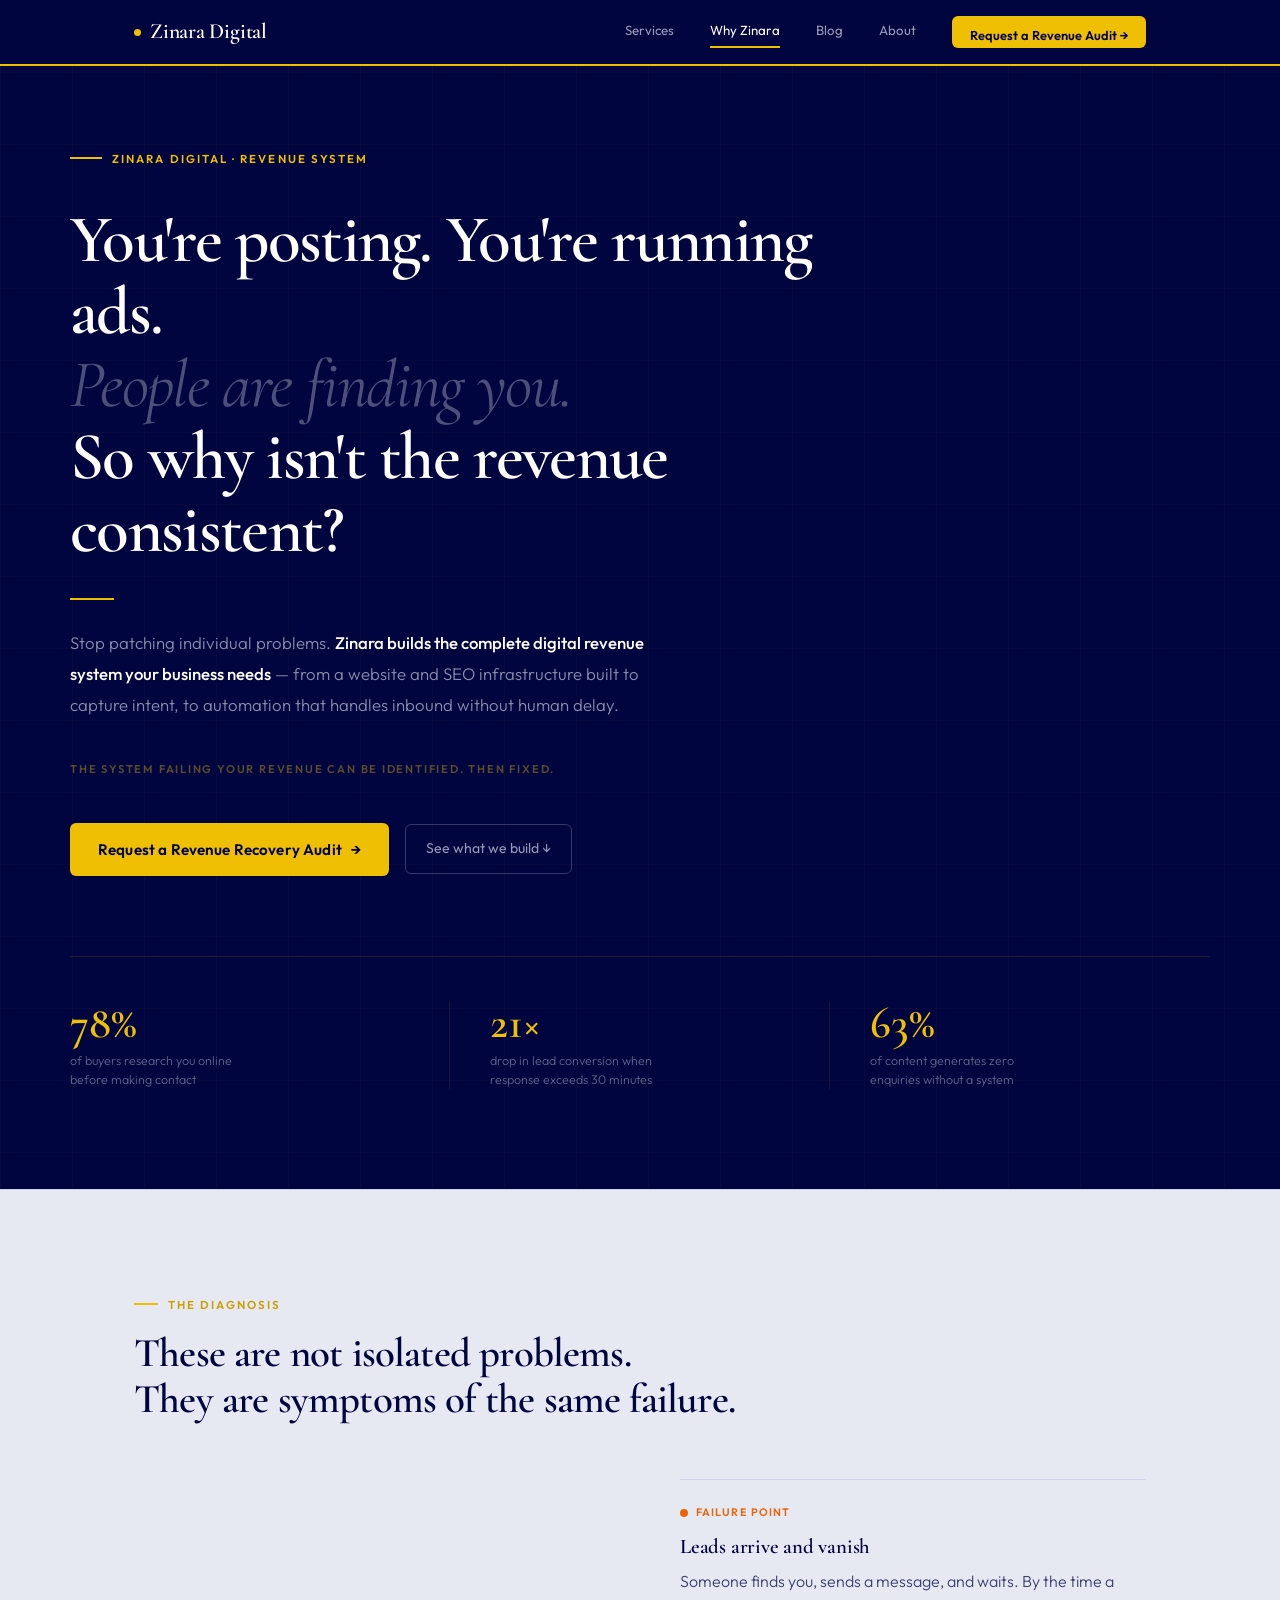
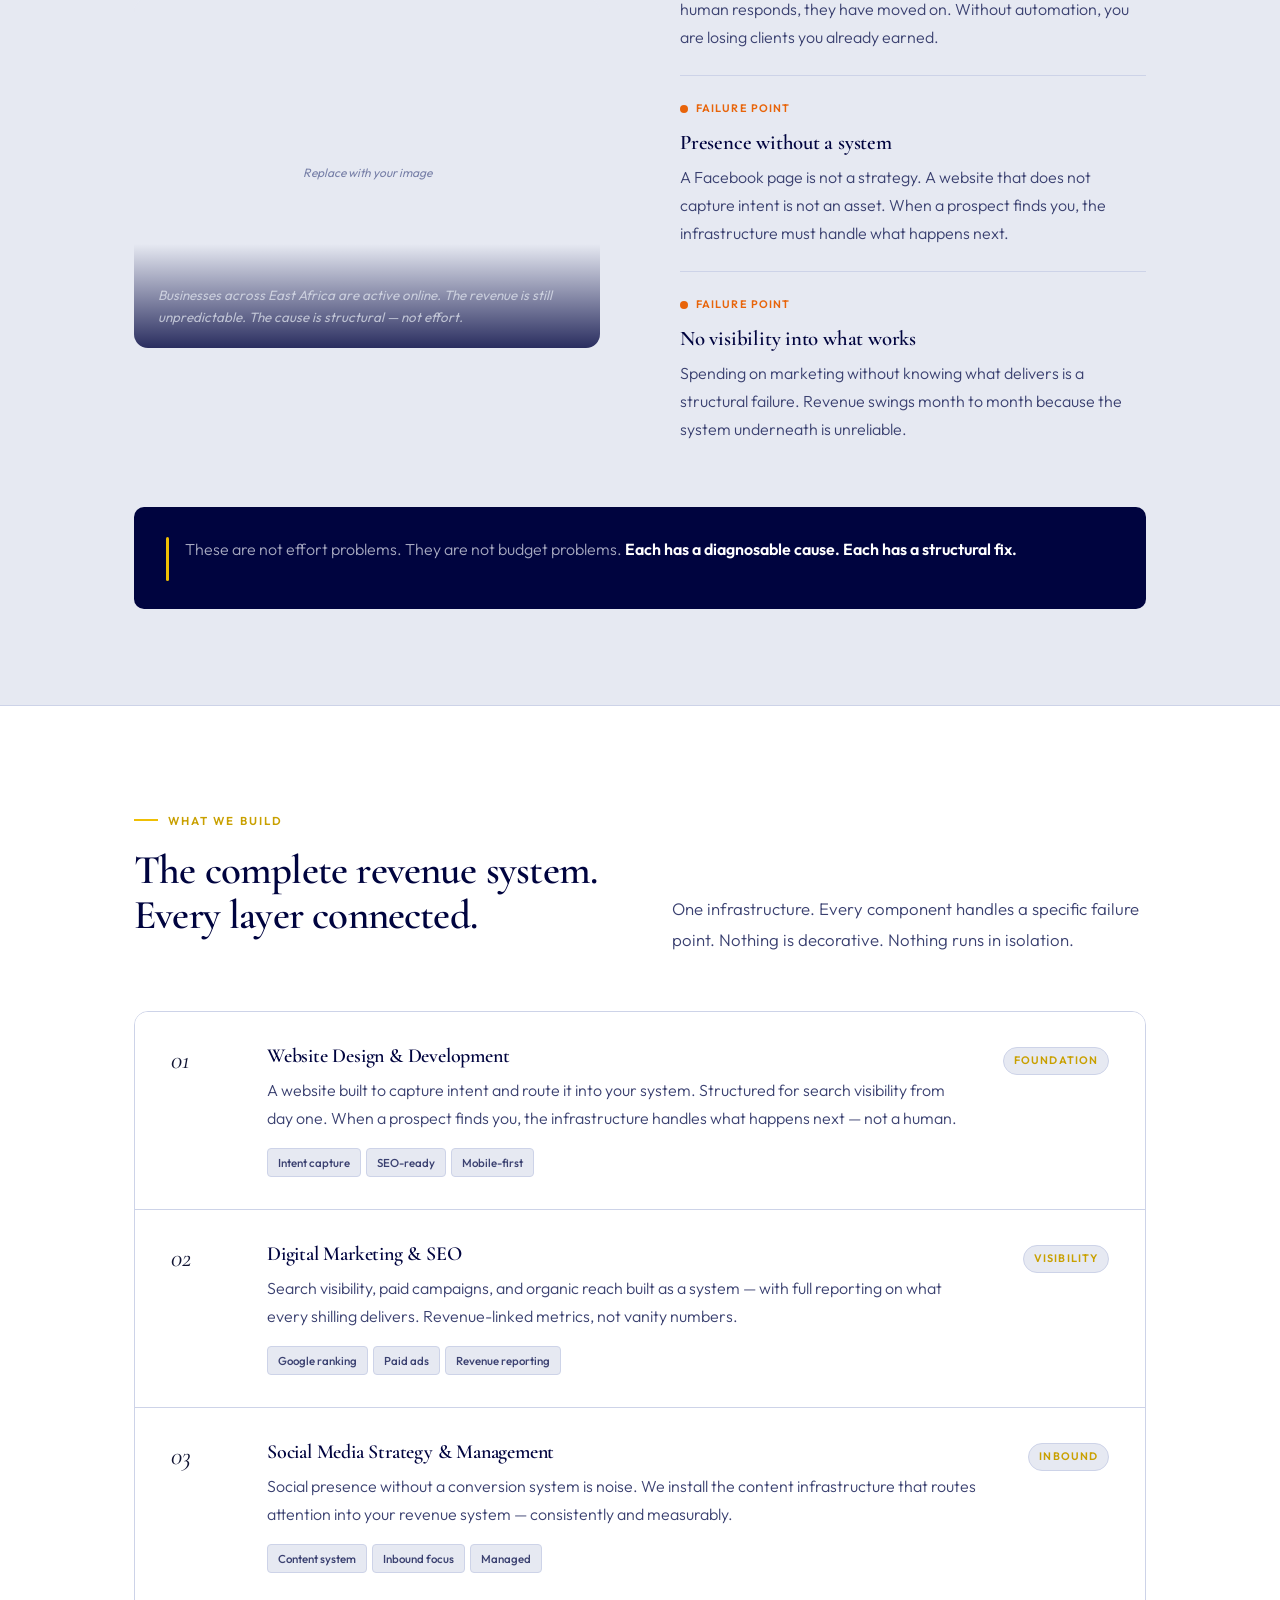
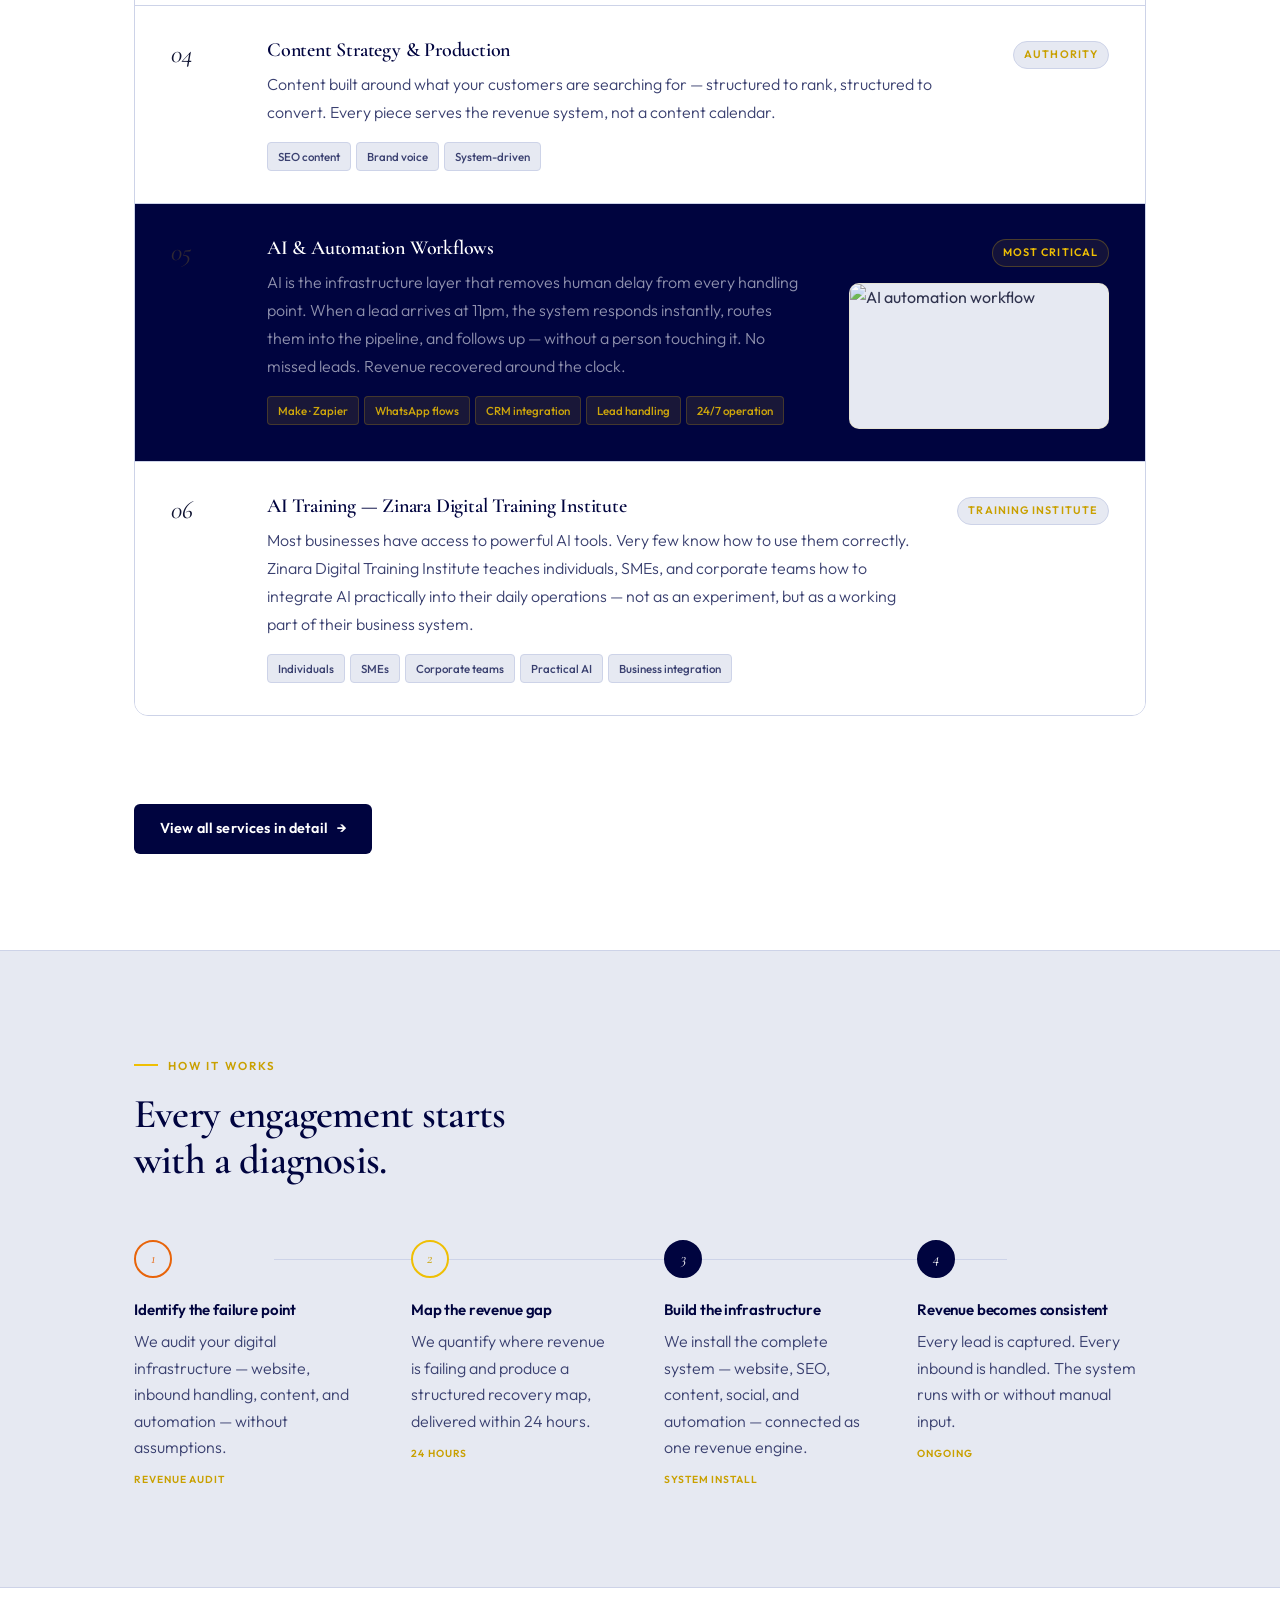
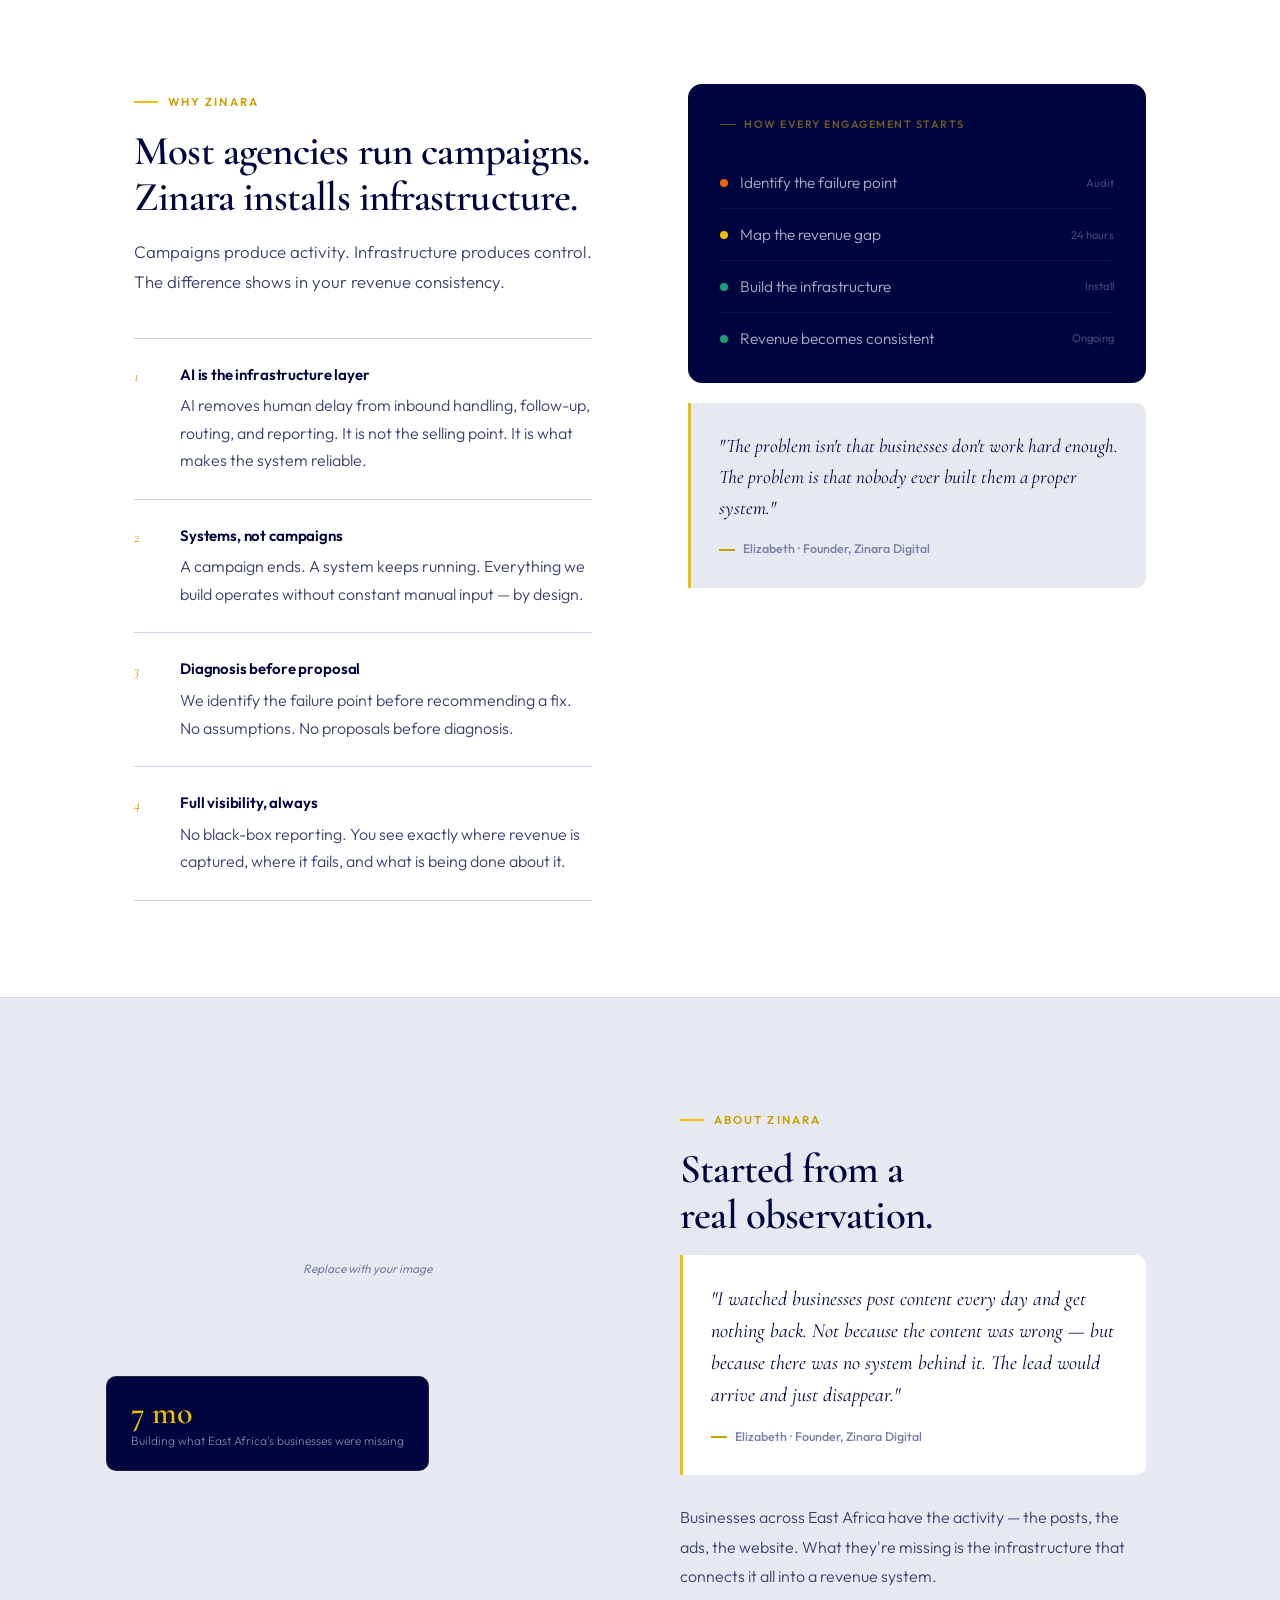
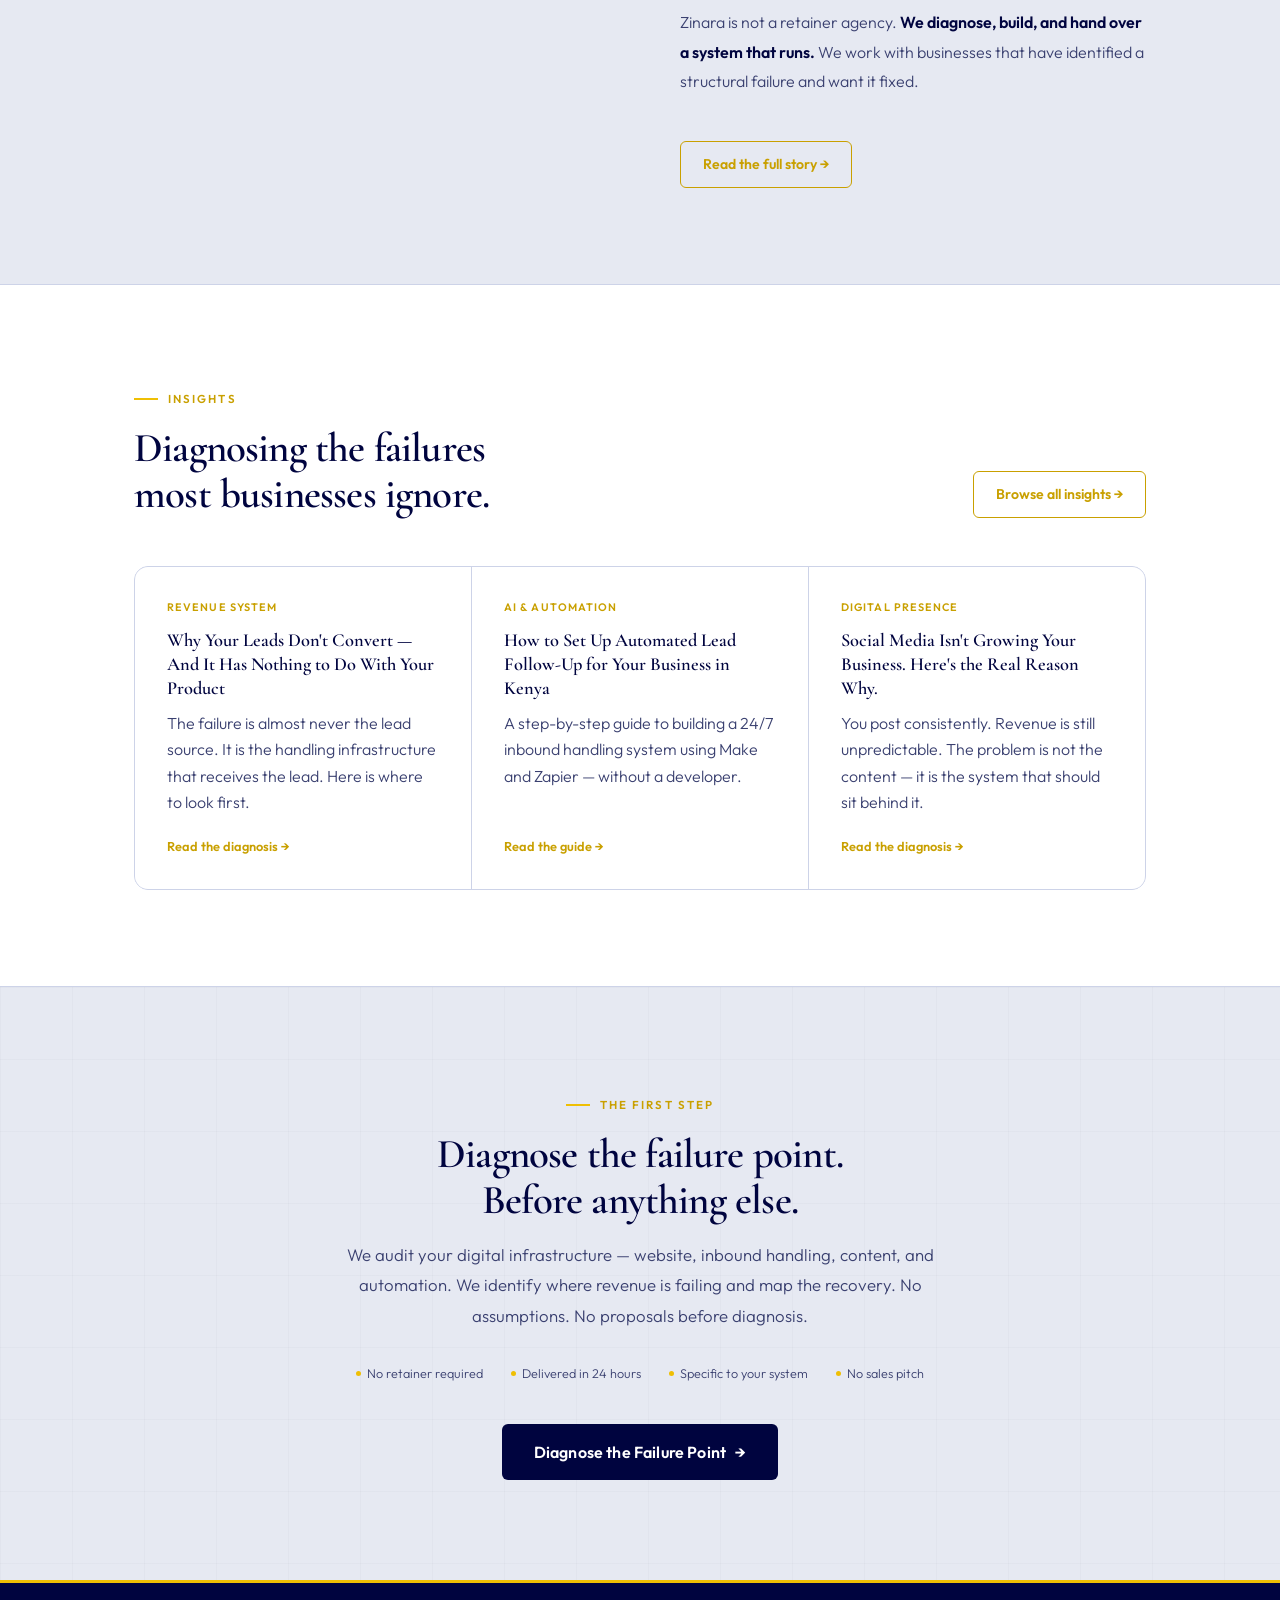
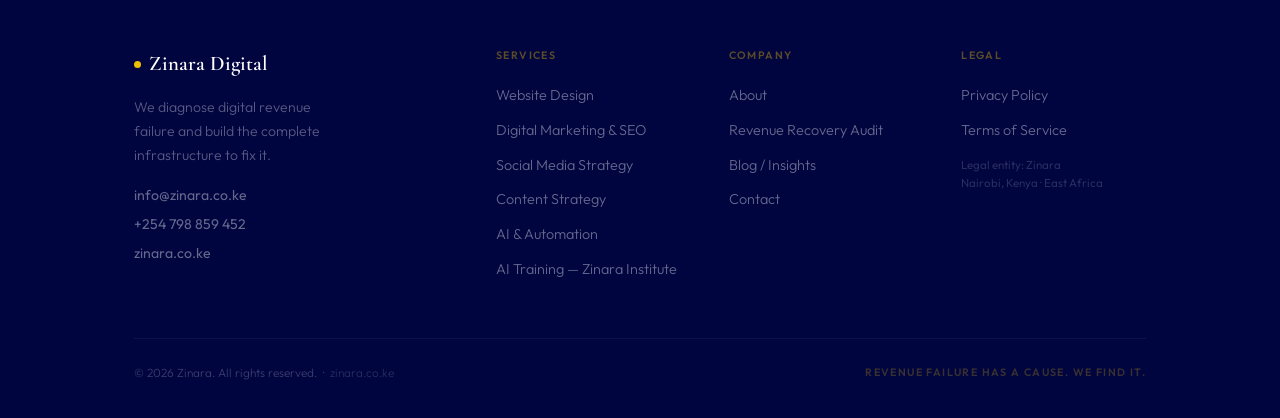
==== index.html @ 62be7b9c "Add files via upload" ====
<!DOCTYPE html>
<html lang="en">
<head>
<meta charset="UTF-8">
<link rel="icon" type="image/svg+xml" href="data:image/svg+xml,%3Csvg xmlns='http://www.w3.org/2000/svg' viewBox='0 0 32 32'%3E%3Ccircle cx='16' cy='16' r='16' fill='%2300043F'/%3E%3Ccircle cx='16' cy='16' r='6' fill='%23EFBF04'/%3E%3C/svg%3E">
<meta name="viewport" content="width=device-width, initial-scale=1.0">
<title>Zinara Digital — Digital Revenue System for East Africa</title>
<meta name="description" content="Zinara builds the complete digital revenue system — website, SEO, social media, content and AI automation — for growing businesses in East Africa. Revenue failure has a cause. We find it.">
<meta name="keywords" content="digital marketing agency Nairobi, revenue system Kenya, website design Kenya, SEO agency East Africa, AI automation Kenya, social media strategy Nairobi, lead generation Kenya">
<link rel="canonical" href="https://zinara.co.ke/">
<meta property="og:title" content="So why isn't the revenue consistent? — Zinara Digital">
<meta property="og:description" content="Stop patching individual problems. Zinara builds the complete digital revenue system your business needs.">
<meta property="og:type" content="website">
<meta property="og:url" content="https://zinara.co.ke/">
<meta property="og:site_name" content="Zinara Digital">
<meta property="og:locale" content="en_KE">
<meta name="twitter:card" content="summary_large_image">
<meta name="twitter:title" content="So why isn't the revenue consistent? — Zinara Digital">
<meta name="twitter:description" content="Stop patching individual problems. Zinara builds the complete digital revenue system your business needs.">
<script type="application/ld+json">{"@context":"https://schema.org","@type":"Organization","name":"Zinara Digital","legalName":"Zinara","url":"https://zinara.co.ke","description":"Zinara builds the complete digital revenue system for growing businesses in East Africa.","foundingLocation":"Nairobi, Kenya","areaServed":["Kenya","East Africa"],"contactPoint":{"@type":"ContactPoint","telephone":"+254798859452","email":"info@zinara.co.ke","contactType":"customer service","areaServed":"KE"},"address":{"@type":"PostalAddress","addressLocality":"Nairobi","addressCountry":"KE"}}</script>
<script type="application/ld+json">{"@context":"https://schema.org","@type":"FAQPage","mainEntity":[{"@type":"Question","name":"What does Zinara Digital do?","acceptedAnswer":{"@type":"Answer","text":"Zinara Digital builds complete digital revenue systems for businesses in East Africa — including website design, SEO, social media strategy, content marketing, and AI automation."}},{"@type":"Question","name":"Do you build websites for businesses in Kenya?","acceptedAnswer":{"@type":"Answer","text":"Yes. We design and build professional, mobile-first, SEO-optimised websites for businesses in Nairobi and across East Africa."}},{"@type":"Question","name":"How can I get more clients online in Kenya?","acceptedAnswer":{"@type":"Answer","text":"The most effective approach combines a fast optimised website, a consistent content and social media strategy, and an automated system that follows up with every lead instantly. Zinara builds all three as a connected system."}}]}</script>
<link rel="preconnect" href="https://fonts.googleapis.com">
<link rel="preconnect" href="https://fonts.gstatic.com" crossorigin>
<link href="https://fonts.googleapis.com/css2?family=Cormorant+Garamond:ital,wght@0,400;0,600;1,400;1,600&family=Outfit:wght@300;400;500;600&display=swap" rel="stylesheet">
<link rel="stylesheet" href="styles.css">
</head>
<body>

<!-- ── NAV ──────────────────────────────────────────────── -->
<nav class="nav" id="nav">
  <div class="wrap nav-inner">
    <a class="nav-logo" href="index.html">
      <span class="nav-dot"></span>Zinara Digital
    </a>
    <nav class="nav-menu">
      <a href="services.html">Services</a>
      <a href="index.html#why">Why Zinara</a>
      <a href="blog.html">Blog</a>
      <a href="about.html">About</a>
      <a href="audit.html" class="nav-cta">Request a Revenue Audit →</a>
    </nav>
    <button class="nav-toggle" id="navToggle" aria-label="Open menu" aria-expanded="false">
      <span></span><span></span><span></span>
    </button>
  </div>
</nav>

<!-- Mobile nav -->
<div class="nav-mobile" id="navMobile">
  <a href="services.html">Services</a>
  <a href="index.html#why">Why Zinara</a>
  <a href="blog.html">Blog</a>
  <a href="about.html">About</a>
  <a href="audit.html" class="nav-cta">Request a Revenue Audit →</a>
</div>


<!-- ── HERO ──────────────────────────────────────────────── -->
<section class="hero" id="top">
  <div class="hero-bg" role="img" aria-label="Nairobi business district at night"></div>
  <div class="hero-overlay"></div>
  <div class="hero-grid"></div>
  <div class="hero-inner">

    <div class="hero-eyebrow">Zinara Digital · Revenue System</div>

    <h1>
      You're posting. You're running ads.<br>
      <span class="dim">People are finding you.</span>
      So why isn't the revenue consistent?
    </h1>

    <div class="hero-rule"></div>

    <p class="lead light hero-desc">
      Stop patching individual problems. <strong>Zinara builds the complete digital revenue system your business needs</strong> — from a website and SEO infrastructure built to capture intent, to automation that handles inbound without human delay.
    </p>

    <p class="hero-sublabel">The system failing your revenue can be identified. Then fixed.</p>

    <div class="hero-actions">
      <a href="audit.html" class="btn-gold" style="font-size:.95rem; padding:14px 28px;">
        Request a Revenue Recovery Audit <span class="arr">→</span>
      </a>
      <a href="services.html" class="btn-ghost">See what we build ↓</a>
    </div>

    <div class="hero-stats">
      <div class="hero-stat">
        <div class="stat-num" data-count="78" data-suffix="%">78%</div>
        <div class="stat-label">of buyers research you online before making contact</div>
      </div>
      <div class="hero-stat">
        <div class="stat-num" data-count="21" data-suffix="×">21×</div>
        <div class="stat-label">drop in lead conversion when response exceeds 30 minutes</div>
      </div>
      <div class="hero-stat">
        <div class="stat-num" data-count="63" data-suffix="%">63%</div>
        <div class="stat-label">of content generates zero enquiries without a system</div>
      </div>
    </div>

  </div>
</section>


<!-- ── PROBLEM ───────────────────────────────────────────── -->
<section class="section cloud" id="problem">
  <div class="wrap">

    <div class="eyebrow reveal">The diagnosis</div>
    <h2 class="reveal d1">These are not isolated problems.<br>They are symptoms of the same failure.</h2>

    <div class="problem-layout">

      <div class="problem-img reveal">
        <img data-fallback-bg="var(--cloud)"
          src="images/problem-team.svg"
          alt="Business team reviewing performance data"
          loading="lazy"
        >
        <div class="problem-img-caption">
          <p>Businesses across East Africa are active online. The revenue is still unpredictable. The cause is structural — not effort.</p>
        </div>
      </div>

      <div class="problem-list reveal d1">
        <div class="problem-point">
          <div class="fail-flag">
            <div class="fail-dot"></div>
            <span class="fail-text">Failure point</span>
          </div>
          <h3>Leads arrive and vanish</h3>
          <p class="body-s">Someone finds you, sends a message, and waits. By the time a human responds, they have moved on. Without automation, you are losing clients you already earned.</p>
        </div>
        <div class="problem-point">
          <div class="fail-flag">
            <div class="fail-dot"></div>
            <span class="fail-text">Failure point</span>
          </div>
          <h3>Presence without a system</h3>
          <p class="body-s">A Facebook page is not a strategy. A website that does not capture intent is not an asset. When a prospect finds you, the infrastructure must handle what happens next.</p>
        </div>
        <div class="problem-point">
          <div class="fail-flag">
            <div class="fail-dot"></div>
            <span class="fail-text">Failure point</span>
          </div>
          <h3>No visibility into what works</h3>
          <p class="body-s">Spending on marketing without knowing what delivers is a structural failure. Revenue swings month to month because the system underneath is unreliable.</p>
        </div>
      </div>

    </div>

    <div class="verdict reveal">
      <div class="verdict-bar"></div>
      <p>These are not effort problems. They are not budget problems. <strong>Each has a diagnosable cause. Each has a structural fix.</strong></p>
    </div>

  </div>
</section>


<!-- ── SERVICES ──────────────────────────────────────────── -->
<section class="section white" id="services">
  <div class="wrap">

    <div class="section-head-split">
      <div>
        <div class="eyebrow reveal">What we build</div>
        <h2 class="reveal d1">The complete revenue system.<br>Every layer connected.</h2>
      </div>
      <p class="lead reveal d2">One infrastructure. Every component handles a specific failure point. Nothing is decorative. Nothing runs in isolation.</p>
    </div>

    <div class="svc-list reveal">

      <div class="svc-row">
        <div class="svc-num">01</div>
        <div class="svc-body">
          <div class="svc-name">Website Design &amp; Development</div>
          <div class="svc-desc">A website built to capture intent and route it into your system. Structured for search visibility from day one. When a prospect finds you, the infrastructure handles what happens next — not a human.</div>
          <div class="svc-tags"><span class="svc-tag">Intent capture</span><span class="svc-tag">SEO-ready</span><span class="svc-tag">Mobile-first</span></div>
        </div>
        <div class="svc-right"><span class="svc-label">Foundation</span></div>
      </div>

      <div class="svc-row">
        <div class="svc-num">02</div>
        <div class="svc-body">
          <div class="svc-name">Digital Marketing &amp; SEO</div>
          <div class="svc-desc">Search visibility, paid campaigns, and organic reach built as a system — with full reporting on what every shilling delivers. Revenue-linked metrics, not vanity numbers.</div>
          <div class="svc-tags"><span class="svc-tag">Google ranking</span><span class="svc-tag">Paid ads</span><span class="svc-tag">Revenue reporting</span></div>
        </div>
        <div class="svc-right"><span class="svc-label">Visibility</span></div>
      </div>

      <div class="svc-row">
        <div class="svc-num">03</div>
        <div class="svc-body">
          <div class="svc-name">Social Media Strategy &amp; Management</div>
          <div class="svc-desc">Social presence without a conversion system is noise. We install the content infrastructure that routes attention into your revenue system — consistently and measurably.</div>
          <div class="svc-tags"><span class="svc-tag">Content system</span><span class="svc-tag">Inbound focus</span><span class="svc-tag">Managed</span></div>
        </div>
        <div class="svc-right"><span class="svc-label">Inbound</span></div>
      </div>

      <div class="svc-row">
        <div class="svc-num">04</div>
        <div class="svc-body">
          <div class="svc-name">Content Strategy &amp; Production</div>
          <div class="svc-desc">Content built around what your customers are searching for — structured to rank, structured to convert. Every piece serves the revenue system, not a content calendar.</div>
          <div class="svc-tags"><span class="svc-tag">SEO content</span><span class="svc-tag">Brand voice</span><span class="svc-tag">System-driven</span></div>
        </div>
        <div class="svc-right"><span class="svc-label">Authority</span></div>
      </div>

      <div class="svc-row featured">
        <div class="svc-num">05</div>
        <div class="svc-body">
          <div class="svc-name">AI &amp; Automation Workflows</div>
          <div class="svc-desc">AI is the infrastructure layer that removes human delay from every handling point. When a lead arrives at 11pm, the system responds instantly, routes them into the pipeline, and follows up — without a person touching it. No missed leads. Revenue recovered around the clock.</div>
          <div class="svc-tags"><span class="svc-tag">Make · Zapier</span><span class="svc-tag">WhatsApp flows</span><span class="svc-tag">CRM integration</span><span class="svc-tag">Lead handling</span><span class="svc-tag">24/7 operation</span></div>
        </div>
        <div class="svc-right">
          <span class="svc-label">Most critical</span>
          <div class="svc-img"><img src="images/ai-automation.svg" alt="AI automation workflow" loading="lazy"></div>
        </div>
      </div>

      <div class="svc-row">
        <div class="svc-num">06</div>
        <div class="svc-body">
          <div class="svc-name">AI Training — Zinara Digital Training Institute</div>
          <div class="svc-desc">Most businesses have access to powerful AI tools. Very few know how to use them correctly. Zinara Digital Training Institute teaches individuals, SMEs, and corporate teams how to integrate AI practically into their daily operations — not as an experiment, but as a working part of their business system.</div>
          <div class="svc-tags"><span class="svc-tag">Individuals</span><span class="svc-tag">SMEs</span><span class="svc-tag">Corporate teams</span><span class="svc-tag">Practical AI</span><span class="svc-tag">Business integration</span></div>
        </div>
        <div class="svc-right"><span class="svc-label">Training Institute</span></div>
      </div>

    </div>

    <div class="flex-center mt-3 gap-1" style="gap:1rem;">
      <a href="services.html" class="btn-navy" style="margin-top:2.5rem;">
        View all services in detail <span class="arr">→</span>
      </a>
    </div>

  </div>
</section>


<!-- ── PROCESS ────────────────────────────────────────────── -->
<section class="section cloud" id="process">
  <div class="wrap">

    <div class="eyebrow reveal">How it works</div>
    <h2 class="reveal d1">Every engagement starts<br>with a diagnosis.</h2>

    <div class="process-grid">
      <div class="pstep reveal">
        <div class="pstep-num s1">1</div>
        <div class="pstep-title">Identify the failure point</div>
        <div class="pstep-body">We audit your digital infrastructure — website, inbound handling, content, and automation — without assumptions.</div>
        <span class="pstep-tag">Revenue audit</span>
      </div>
      <div class="pstep reveal d1">
        <div class="pstep-num s2">2</div>
        <div class="pstep-title">Map the revenue gap</div>
        <div class="pstep-body">We quantify where revenue is failing and produce a structured recovery map, delivered within 24 hours.</div>
        <span class="pstep-tag">24 hours</span>
      </div>
      <div class="pstep reveal d2">
        <div class="pstep-num s3">3</div>
        <div class="pstep-title">Build the infrastructure</div>
        <div class="pstep-body">We install the complete system — website, SEO, content, social, and automation — connected as one revenue engine.</div>
        <span class="pstep-tag">System install</span>
      </div>
      <div class="pstep reveal d3">
        <div class="pstep-num s4">4</div>
        <div class="pstep-title">Revenue becomes consistent</div>
        <div class="pstep-body">Every lead is captured. Every inbound is handled. The system runs with or without manual input.</div>
        <span class="pstep-tag">Ongoing</span>
      </div>
    </div>

  </div>
</section>


<!-- ── WHY ZINARA ─────────────────────────────────────────── -->
<section class="section white" id="why">
  <div class="wrap">
    <div class="why-layout">

      <div>
        <div class="eyebrow reveal">Why Zinara</div>
        <h2 class="reveal d1">Most agencies run campaigns.<br>Zinara installs infrastructure.</h2>
        <p class="lead reveal d2">Campaigns produce activity. Infrastructure produces control. The difference shows in your revenue consistency.</p>

        <div class="why-list">
          <div class="why-item reveal">
            <div class="why-num">1</div>
            <div>
              <div class="why-title">AI is the infrastructure layer</div>
              <div class="why-body">AI removes human delay from inbound handling, follow-up, routing, and reporting. It is not the selling point. It is what makes the system reliable.</div>
            </div>
          </div>
          <div class="why-item reveal d1">
            <div class="why-num">2</div>
            <div>
              <div class="why-title">Systems, not campaigns</div>
              <div class="why-body">A campaign ends. A system keeps running. Everything we build operates without constant manual input — by design.</div>
            </div>
          </div>
          <div class="why-item reveal d2">
            <div class="why-num">3</div>
            <div>
              <div class="why-title">Diagnosis before proposal</div>
              <div class="why-body">We identify the failure point before recommending a fix. No assumptions. No proposals before diagnosis.</div>
            </div>
          </div>
          <div class="why-item reveal d3">
            <div class="why-num">4</div>
            <div>
              <div class="why-title">Full visibility, always</div>
              <div class="why-body">No black-box reporting. You see exactly where revenue is captured, where it fails, and what is being done about it.</div>
            </div>
          </div>
        </div>
      </div>

      <div class="why-right">
        <div class="diag-card reveal">
          <div class="diag-card-label">How every engagement starts</div>
          <div class="diag-row">
            <div class="diag-dot orange"></div>
            <span class="diag-text">Identify the failure point</span>
            <span class="diag-tag">Audit</span>
          </div>
          <div class="diag-row">
            <div class="diag-dot gold"></div>
            <span class="diag-text">Map the revenue gap</span>
            <span class="diag-tag">24 hours</span>
          </div>
          <div class="diag-row">
            <div class="diag-dot green"></div>
            <span class="diag-text">Build the infrastructure</span>
            <span class="diag-tag">Install</span>
          </div>
          <div class="diag-row">
            <div class="diag-dot green"></div>
            <span class="diag-text">Revenue becomes consistent</span>
            <span class="diag-tag">Ongoing</span>
          </div>
        </div>

        <div class="quote-block reveal d1">
          <p class="quote-text">"The problem isn't that businesses don't work hard enough. The problem is that nobody ever built them a proper system."</p>
          <div class="quote-attr">Elizabeth · Founder, Zinara Digital</div>
        </div>
      </div>

    </div>
  </div>
</section>


<!-- ── FOUNDER ────────────────────────────────────────────── -->
<section class="section cloud" id="about">
  <div class="wrap">
    <div class="founder-layout">

      <div class="founder-visual reveal">
        <div class="founder-img">
          <img data-fallback-bg="var(--cloud)"
            src="images/founder-workspace.svg"
            alt="Zinara Digital — strategy and systems workspace"
            loading="lazy"
          >
        </div>
        <div class="founder-stat-card">
          <div class="founder-stat-card-num">7 mo</div>
          <div class="founder-stat-card-label">Building what East Africa's businesses were missing</div>
        </div>
      </div>

      <div class="founder-content reveal d1">
        <div class="eyebrow">About Zinara</div>
        <h2>Started from a<br>real observation.</h2>

        <div class="founder-quote">
          <p class="founder-qt">"I watched businesses post content every day and get nothing back. Not because the content was wrong — but because there was no system behind it. The lead would arrive and just disappear."</p>
          <div class="founder-attr">Elizabeth · Founder, Zinara Digital</div>
        </div>

        <div class="founder-body">
          <p>Businesses across East Africa have the activity — the posts, the ads, the website. What they're missing is the infrastructure that connects it all into a revenue system.</p>
          <p>Zinara is not a retainer agency. <strong>We diagnose, build, and hand over a system that runs.</strong> We work with businesses that have identified a structural failure and want it fixed.</p>
        </div>

        <a href="about.html" class="btn-outline mt-2" style="margin-top:1.75rem;">
          Read the full story →
        </a>
      </div>

    </div>
  </div>
</section>


<!-- ── BLOG ───────────────────────────────────────────────── -->
<section class="section white" id="blog">
  <div class="wrap">
    <div class="blog-head">
      <div>
        <div class="eyebrow reveal">Insights</div>
        <h2 class="reveal d1" style="margin-bottom:0;">Diagnosing the failures<br>most businesses ignore.</h2>
      </div>
      <a href="blog.html" class="btn-outline reveal d2" style="flex-shrink:0;">Browse all insights →</a>
    </div>

    <div class="blog-grid reveal">
      <div class="blog-card">
        <div class="blog-cat">Revenue System</div>
        <div class="blog-title">Why Your Leads Don't Convert — And It Has Nothing to Do With Your Product</div>
        <div class="blog-excerpt">The failure is almost never the lead source. It is the handling infrastructure that receives the lead. Here is where to look first.</div>
        <a href="blog.html" class="blog-read">Read the diagnosis →</a>
      </div>
      <div class="blog-card">
        <div class="blog-cat">AI &amp; Automation</div>
        <div class="blog-title">How to Set Up Automated Lead Follow-Up for Your Business in Kenya</div>
        <div class="blog-excerpt">A step-by-step guide to building a 24/7 inbound handling system using Make and Zapier — without a developer.</div>
        <a href="blog.html" class="blog-read">Read the guide →</a>
      </div>
      <div class="blog-card">
        <div class="blog-cat">Digital Presence</div>
        <div class="blog-title">Social Media Isn't Growing Your Business. Here's the Real Reason Why.</div>
        <div class="blog-excerpt">You post consistently. Revenue is still unpredictable. The problem is not the content — it is the system that should sit behind it.</div>
        <a href="blog.html" class="blog-read">Read the diagnosis →</a>
      </div>
    </div>
  </div>
</section>


<!-- ── CTA — CLOUD background ─────────────────────────────── -->
<section class="cta-band" id="audit">
  <div class="wrap">
    <div class="cta-inner">
      <div class="eyebrow center">The first step</div>
      <h2 class="center">Diagnose the failure point.<br>Before anything else.</h2>
      <p class="lead center">We audit your digital infrastructure — website, inbound handling, content, and automation. We identify where revenue is failing and map the recovery. No assumptions. No proposals before diagnosis.</p>
      <div class="cta-checks">
        <span class="cta-check">No retainer required</span>
        <span class="cta-check">Delivered in 24 hours</span>
        <span class="cta-check">Specific to your system</span>
        <span class="cta-check">No sales pitch</span>
      </div>
      <a href="audit.html" class="btn-navy" style="font-size:1rem; padding:15px 32px;">
        Diagnose the Failure Point <span class="arr">→</span>
      </a>
    </div>
  </div>
</section>


<!-- ── FOOTER ─────────────────────────────────────────────── -->
<footer>
  <div class="wrap">
    <div class="footer-grid">
      <div>
        <div class="footer-logo"><span class="nav-dot"></span>Zinara Digital</div>
        <p class="footer-desc">We diagnose digital revenue failure and build the complete infrastructure to fix it.</p>
        <div class="footer-contacts">
          <a href="mailto:info@zinara.co.ke">info@zinara.co.ke</a>
          <a href="tel:+254798859452">+254 798 859 452</a>
          <a href="https://zinara.co.ke">zinara.co.ke</a>
        </div>
      </div>
      <div>
        <div class="footer-col-label">Services</div>
        <ul class="footer-links">
          <li><a href="services.html">Website Design</a></li>
          <li><a href="services.html">Digital Marketing &amp; SEO</a></li>
          <li><a href="services.html">Social Media Strategy</a></li>
          <li><a href="services.html">Content Strategy</a></li>
          <li><a href="services.html">AI &amp; Automation</a></li>
          <li><a href="services.html">AI Training — Zinara Institute</a></li>
        </ul>
      </div>
      <div>
        <div class="footer-col-label">Company</div>
        <ul class="footer-links">
          <li><a href="about.html">About</a></li>
          <li><a href="audit.html">Revenue Recovery Audit</a></li>
          <li><a href="blog.html">Blog / Insights</a></li>
          <li><a href="audit.html#contact">Contact</a></li>
        </ul>
      </div>
      <div>
        <div class="footer-col-label">Legal</div>
        <ul class="footer-links">
          <li><a href="#">Privacy Policy</a></li>
          <li><a href="#">Terms of Service</a></li>
        </ul>
        <p class="footer-legal">Legal entity: Zinara<br>Nairobi, Kenya · East Africa</p>
      </div>
    </div>
    <div class="footer-bottom">
      <span class="footer-copy">© 2026 Zinara. All rights reserved. &nbsp;·&nbsp; <a href="https://zinara.co.ke">zinara.co.ke</a></span>
      <span class="footer-tagline">Revenue failure has a cause. We find it.</span>
    </div>
  </div>
</footer>
<script src="main.js"></script>
</body>
</html>
---- styles.css ----
/* ============================================================
   ZINARA DIGITAL — styles.css
   Brand Colour System (LOCKED — never deviate)
   Navy   #00043F  nav · hero bg · headings · primary buttons · footer
   Gold   #EFBF04  CTAs · accent lines · eyebrows · stat numbers · hover
   Orange #E8640A  FAILURE / PROBLEM INDICATORS ONLY — never decoration
   Cloud  #E6E9F2  section alternates · card surfaces · CTA band
   White  #FFFFFF  body copy areas · card backgrounds · form inputs
   ============================================================ */

/* ── RESET & BASE ─────────────────────────────────────────── */
*, *::before, *::after { box-sizing: border-box; margin: 0; padding: 0; }

:root {
  --navy:    #00043F;
  --gold:    #EFBF04;
  --gold-d:  #C9A000;
  --orange:  #E8640A;
  --cloud:   #E6E9F2;
  --white:   #FFFFFF;
  --ink:     #0F1332;
  --ink-2:   #3A4070;
  --ink-3:   #7880A8;
  --border:  #CDD3E8;
  --max:     1140px;
  --pad:     clamp(1.5rem, 5vw, 4rem);
  --fh: 'Cormorant Garamond', Georgia, serif;
  --fb: 'Outfit', system-ui, sans-serif;
  --r:  10px;
  --r-lg: 14px;
}

html { scroll-behavior: smooth; font-size: 16px; }

body {
  font-family: var(--fb);
  color: var(--ink);
  background: var(--white);
  line-height: 1.65;
  -webkit-font-smoothing: antialiased;
  overflow-x: hidden;
}

a { color: inherit; text-decoration: none; }
img { display: block; max-width: 100%; }
ul { list-style: none; }

.wrap {
  width: 100%;
  max-width: var(--max);
  margin: 0 auto;
  padding: 0 var(--pad);
}

/* ── TYPOGRAPHY ───────────────────────────────────────────── */

.eyebrow {
  display: inline-flex;
  align-items: center;
  gap: 10px;
  font-family: var(--fb);
  font-size: .72rem;
  font-weight: 600;
  letter-spacing: .18em;
  text-transform: uppercase;
  color: var(--gold-d);
  margin-bottom: 1.1rem;
}
.eyebrow::before {
  content: '';
  width: 24px; height: 2px;
  background: var(--gold);
  display: block;
  flex-shrink: 0;
}
.eyebrow.light { color: rgba(239,191,4,.55); }
.eyebrow.light::before { background: rgba(239,191,4,.45); }
.eyebrow.center { justify-content: center; }

h1 {
  font-family: var(--fh);
  font-size: clamp(2.6rem, 5.5vw, 4.2rem);
  font-weight: 600;
  line-height: 1.08;
  letter-spacing: -.025em;
  color: var(--white);
}
h1 .dim {
  display: block;
  color: rgba(230,233,242,.33);
  font-style: italic;
  font-weight: 400;
}

h2 {
  font-family: var(--fh);
  font-size: clamp(1.9rem, 3.2vw, 2.9rem);
  font-weight: 600;
  line-height: 1.12;
  letter-spacing: -.02em;
  color: var(--navy);
  margin-bottom: 1rem;
}
h2.on-navy { color: var(--white); }
h2.on-cloud { color: var(--navy); }
h2.center { text-align: center; }

h3 {
  font-family: var(--fh);
  font-size: 1.3rem;
  font-weight: 600;
  line-height: 1.25;
  color: var(--navy);
  margin-bottom: .45rem;
  letter-spacing: -.01em;
}

.page-hero-title {
  font-family: var(--fh);
  font-size: clamp(2rem, 4vw, 3.2rem);
  font-weight: 600;
  line-height: 1.1;
  letter-spacing: -.02em;
  color: var(--white);
  margin-bottom: 1.25rem;
}

.lead {
  font-size: 1.05rem;
  font-weight: 300;
  color: var(--ink-2);
  line-height: 1.82;
}
.lead.light { color: rgba(230,233,242,.6); }
.lead.light strong { color: var(--white); font-weight: 500; }
.lead.center { text-align: center; }

.body-s {
  font-size: 1rem;
  font-weight: 300;
  color: var(--ink-2);
  line-height: 1.75;
}

.text-muted { color: var(--ink-3); font-size: .84rem; }

/* ── BUTTONS ──────────────────────────────────────────────── */

.btn-gold {
  display: inline-flex;
  align-items: center;
  gap: 9px;
  background: var(--gold);
  color: var(--navy);
  font-family: var(--fb);
  font-size: .9rem;
  font-weight: 600;
  padding: 13px 26px;
  border-radius: 6px;
  border: none;
  cursor: pointer;
  letter-spacing: .01em;
  transition: background .18s, transform .15s, box-shadow .2s;
  white-space: nowrap;
  text-decoration: none;
}
.btn-gold:hover {
  background: var(--gold-d);
  transform: translateY(-2px);
  box-shadow: 0 6px 20px rgba(239,191,4,.3);
}
.btn-gold .arr { transition: transform .18s; }
.btn-gold:hover .arr { transform: translateX(4px); }

.btn-navy {
  display: inline-flex;
  align-items: center;
  gap: 9px;
  background: var(--navy);
  color: var(--white);
  font-family: var(--fb);
  font-size: .9rem;
  font-weight: 600;
  padding: 13px 26px;
  border-radius: 6px;
  border: none;
  cursor: pointer;
  letter-spacing: .01em;
  transition: background .18s, transform .15s, box-shadow .2s;
  white-space: nowrap;
  text-decoration: none;
}
.btn-navy:hover {
  background: #000630;
  transform: translateY(-2px);
  box-shadow: 0 6px 20px rgba(0,4,63,.25);
}
.btn-navy .arr { transition: transform .18s; }
.btn-navy:hover .arr { transform: translateX(4px); }

.btn-ghost {
  display: inline-flex;
  align-items: center;
  gap: 8px;
  background: none;
  border: 1.5px solid rgba(230,233,242,.22);
  color: rgba(230,233,242,.65);
  font-family: var(--fb);
  font-size: .88rem;
  font-weight: 400;
  padding: 12px 20px;
  border-radius: 6px;
  cursor: pointer;
  transition: border-color .18s, color .18s;
  text-decoration: none;
}
.btn-ghost:hover { border-color: rgba(230,233,242,.5); color: var(--white); }

.btn-outline {
  display: inline-flex;
  align-items: center;
  gap: 8px;
  background: transparent;
  border: 1.5px solid var(--gold-d);
  color: var(--gold-d);
  font-family: var(--fb);
  font-size: .88rem;
  font-weight: 600;
  padding: 11px 22px;
  border-radius: 6px;
  cursor: pointer;
  transition: background .18s, color .18s, border-color .18s;
  text-decoration: none;
}
.btn-outline:hover { background: var(--gold); color: var(--navy); border-color: var(--gold); }

/* ── NAV ──────────────────────────────────────────────────── */
/* Navy · Gold bottom border · Logo + 4 links + CTA */

.nav {
  position: fixed;
  top: 0; left: 0; right: 0;
  z-index: 200;
  height: 66px;
  background: var(--navy);
  border-bottom: 2.5px solid var(--gold);
  transition: box-shadow .3s;
}
.nav.scrolled { box-shadow: 0 4px 28px rgba(0,4,63,.32); }

.nav-inner {
  height: 100%;
  display: flex;
  align-items: center;
  justify-content: space-between;
}

.nav-logo {
  font-family: var(--fh);
  font-size: 1.35rem;
  font-weight: 600;
  color: var(--white);
  display: flex;
  align-items: center;
  gap: 9px;
  letter-spacing: -.01em;
  flex-shrink: 0;
}
.nav-dot {
  width: 7px; height: 7px;
  border-radius: 50%;
  background: var(--gold);
  display: inline-block;
  flex-shrink: 0;
}

.nav-menu {
  display: flex;
  align-items: center;
  gap: 2.25rem;
}
.nav-menu a {
  font-size: .83rem;
  font-weight: 400;
  color: rgba(255,255,255,.6);
  transition: color .18s;
  position: relative;
  padding-bottom: 2px;
}
/* Gold underline grows from centre on hover */
.nav-menu a::after {
  content: '';
  position: absolute;
  bottom: -4px;
  left: 50%;
  width: 0;
  height: 1.5px;
  background: var(--gold);
  transition: width .22s ease, left .22s ease;
}
.nav-menu a:hover::after,
.nav-menu a.active::after {
  width: 100%;
  left: 0;
}
.nav-menu a:hover,
.nav-menu a.active { color: var(--white); }

.nav-cta {
  background: var(--gold);
  color: var(--navy) !important;
  font-weight: 600 !important;
  font-size: .8rem !important;
  padding: 9px 18px;
  border-radius: 6px;
  transition: background .18s, transform .15s !important;
}
.nav-cta:hover {
  background: var(--gold-d) !important;
  color: var(--navy) !important;
  transform: translateY(-1px);
}

.nav-toggle {
  display: none;
  flex-direction: column;
  gap: 5px;
  cursor: pointer;
  background: none;
  border: none;
  padding: 4px;
}
.nav-toggle span {
  display: block;
  width: 22px; height: 1.5px;
  background: var(--white);
  transition: all .3s;
}

/* Mobile nav dropdown */
.nav-mobile {
  display: none;
  position: fixed;
  top: 66px; left: 0; right: 0;
  background: var(--navy);
  border-bottom: 2.5px solid var(--gold);
  padding: 1.5rem var(--pad) 2rem;
  z-index: 199;
  flex-direction: column;
  gap: 1rem;
}
.nav-mobile.open { display: flex; }
.nav-mobile a {
  font-size: .92rem;
  color: rgba(255,255,255,.65);
  transition: color .18s;
  padding: .35rem 0;
  border-bottom: 1px solid rgba(255,255,255,.06);
}
.nav-mobile a:last-child { border-bottom: none; }
.nav-mobile a:hover { color: var(--white); }
.nav-mobile .nav-cta {
  text-align: center;
  border-radius: 6px;
  padding: 12px;
  margin-top: .5rem;
  border-bottom: none;
}

/* ── HERO (homepage) ──────────────────────────────────────── */

.hero {
  position: relative;
  background: var(--navy);
  min-height: 100vh;
  display: flex;
  align-items: center;
  padding: 140px var(--pad) 100px;
  overflow: hidden;
}
.hero-bg {
  position: absolute; inset: 0;
  background-image: url('https://images.unsplash.com/photo-1535378620166-273708d44e4c?w=1800&q=80&fit=crop&crop=center');
  background-size: cover;
  background-position: center;
  opacity: .18;
}
.hero-overlay {
  position: absolute; inset: 0;
  background: linear-gradient(135deg, rgba(0,4,63,.9) 0%, rgba(0,4,63,.65) 60%, rgba(0,4,63,.85) 100%);
}
.hero-grid {
  position: absolute; inset: 0;
  background-image:
    linear-gradient(rgba(239,191,4,.03) 1px, transparent 1px),
    linear-gradient(90deg, rgba(239,191,4,.03) 1px, transparent 1px);
  background-size: 72px 72px;
  pointer-events: none;
}
.hero-inner {
  position: relative;
  z-index: 2;
  max-width: var(--max);
  width: 100%;
  margin: 0 auto;
}
.hero-eyebrow {
  display: inline-flex;
  align-items: center;
  gap: 10px;
  font-family: var(--fb);
  font-size: .72rem;
  font-weight: 600;
  letter-spacing: .18em;
  text-transform: uppercase;
  color: var(--gold);
  margin-bottom: 2.25rem;
  animation: up .5s .05s both;
}
.hero-eyebrow::before { content: ''; width: 32px; height: 2px; background: var(--gold); display: block; }

.hero h1 { margin-bottom: 2rem; animation: up .65s .15s both; max-width: 820px; }
.hero-rule { width: 44px; height: 2px; background: var(--gold); margin-bottom: 1.75rem; animation: up .5s .25s both; }
.hero-desc { max-width: 600px; margin-bottom: 2.5rem; animation: up .65s .35s both; }
.hero-sublabel {
  font-size: .7rem; font-weight: 600;
  letter-spacing: .16em; text-transform: uppercase;
  color: rgba(239,191,4,.38);
  margin-bottom: 2.75rem;
  animation: up .5s .42s both;
}
.hero-actions {
  display: flex;
  align-items: center;
  gap: 1rem;
  flex-wrap: wrap;
  animation: up .6s .5s both;
}

/* Hero stats */
.hero-stats {
  display: grid;
  grid-template-columns: repeat(3, 1fr);
  margin-top: 5rem;
  padding-top: 2.75rem;
  border-top: 1px solid rgba(239,191,4,.14);
  animation: up .6s .65s both;
}
.hero-stat { padding-right: 2.5rem; border-right: 1px solid rgba(239,191,4,.1); }
.hero-stat:nth-child(2) { padding-left: 2.5rem; }
.hero-stat:last-child { border-right: none; padding-left: 2.5rem; padding-right: 0; }
.stat-num {
  font-family: var(--fh);
  font-size: 2.8rem;
  font-weight: 600;
  color: var(--gold);
  line-height: 1;
  margin-bottom: .4rem;
}
.stat-label { font-size: .78rem; font-weight: 300; color: rgba(230,233,242,.42); line-height: 1.5; max-width: 180px; }

/* ── PAGE HERO (inner pages) ──────────────────────────────── */

.page-hero {
  background: var(--navy);
  padding: 130px var(--pad) 80px;
  position: relative;
  overflow: hidden;
  border-bottom: 2px solid var(--gold);
}
.page-hero::after {
  content: '';
  position: absolute; inset: 0;
  background-image:
    linear-gradient(rgba(239,191,4,.03) 1px, transparent 1px),
    linear-gradient(90deg, rgba(239,191,4,.03) 1px, transparent 1px);
  background-size: 72px 72px;
  pointer-events: none;
}
.page-hero-inner {
  position: relative; z-index: 1;
  max-width: var(--max); margin: 0 auto;
}
.page-hero p { max-width: 600px; margin-top: .5rem; }

/* ── SECTIONS ─────────────────────────────────────────────── */

.section { padding: 96px 0; }
.section.cloud { background: var(--cloud); border-top: 1px solid var(--border); border-bottom: 1px solid var(--border); }
.section.white { background: var(--white); }
.section.navy { background: var(--navy); }

.section-head { margin-bottom: 3.5rem; }
.section-head-split {
  display: grid;
  grid-template-columns: 1fr 1fr;
  gap: 4rem;
  align-items: end;
  margin-bottom: 3.5rem;
}

/* ── PROBLEM SECTION ──────────────────────────────────────── */

.problem-layout {
  display: grid;
  grid-template-columns: 1fr 1fr;
  gap: 5rem;
  align-items: center;
  margin: 3.5rem 0 2.5rem;
}

.problem-img {
  border-radius: var(--r-lg);
  overflow: hidden;
  aspect-ratio: 4/3;
  position: relative;
  background: var(--navy);
}
.problem-img img { width: 100%; height: 100%; object-fit: cover; }
.problem-img-caption {
  position: absolute;
  bottom: 0; left: 0; right: 0;
  background: linear-gradient(transparent, rgba(0,4,63,.82));
  padding: 2.5rem 1.5rem 1.25rem;
}
.problem-img-caption p { font-size: .84rem; color: rgba(230,233,242,.7); font-style: italic; }

.problem-list { border-top: 1px solid var(--border); }
.problem-point { padding: 1.5rem 0; border-bottom: 1px solid var(--border); }
.problem-point:last-child { border-bottom: none; }

/* Orange — failure indicators ONLY */
.fail-flag { display: flex; align-items: center; gap: 8px; margin-bottom: .75rem; }
.fail-dot { width: 8px; height: 8px; border-radius: 50%; background: var(--orange); flex-shrink: 0; }
.fail-text { font-size: .68rem; font-weight: 600; letter-spacing: .1em; text-transform: uppercase; color: var(--orange); }

.verdict {
  display: flex;
  gap: 16px;
  align-items: flex-start;
  background: var(--navy);
  border-radius: var(--r);
  padding: 1.75rem 2rem;
}
.verdict-bar { width: 3px; min-height: 44px; background: var(--gold); border-radius: 2px; flex-shrink: 0; margin-top: 2px; }
.verdict p { font-size: 1rem; font-weight: 300; color: rgba(230,233,242,.72); line-height: 1.75; }
.verdict strong { color: var(--white); font-weight: 600; }

/* ── SERVICES GRID (used on services.html detail page) ───── */
/* 2-column clean grid — no fragmented rows */

/* ── SERVICES — Clean horizontal row list (homepage) ────────── */

.svc-list {
  border: 1px solid var(--border);
  border-radius: var(--r-lg);
  overflow: hidden;
}

.svc-row {
  display: grid;
  grid-template-columns: 56px 1fr auto;
  gap: 2.5rem;
  align-items: start;
  padding: 2rem 2.25rem;
  border-bottom: 1px solid var(--border);
  background: var(--white);
  transition: background .18s;
}
.svc-row:hover { background: #F5F6FC; }
.svc-row:last-child { border-bottom: none; }

.svc-row.featured {
  background: var(--navy);
  grid-template-columns: 56px 1fr 260px;
}
.svc-row.featured:hover { background: #000535; }

.svc-num {
  font-family: var(--fh);
  font-size: 1.6rem;
  font-style: italic;
  font-weight: 400;
  color: var(--cloud-d);
  line-height: 1;
  padding-top: 3px;
}
.svc-row.featured .svc-num { color: rgba(239,191,4,.2); }

.svc-body { }

.svc-name {
  font-family: var(--fh);
  font-size: 1.25rem;
  font-weight: 600;
  color: var(--navy);
  margin-bottom: .5rem;
  letter-spacing: -.01em;
  line-height: 1.2;
}
.svc-row.featured .svc-name { color: var(--white); }

.svc-desc {
  font-size: 1rem;
  font-weight: 300;
  color: var(--ink-2);
  line-height: 1.75;
}
.svc-row.featured .svc-desc { color: rgba(230,233,242,.62); }

.svc-tags { display: flex; flex-wrap: wrap; gap: 5px; margin-top: 1rem; }
.svc-tag {
  font-size: .72rem; font-weight: 500;
  padding: 4px 10px; border-radius: 4px;
  background: var(--cloud); color: var(--ink-2);
  border: 1px solid var(--border);
  white-space: nowrap;
}
.svc-row.featured .svc-tag {
  background: rgba(239,191,4,.1);
  border-color: rgba(239,191,4,.2);
  color: rgba(239,191,4,.85);
}

.svc-right {
  display: flex;
  flex-direction: column;
  align-items: flex-end;
  gap: 1rem;
  padding-top: 3px;
}

.svc-label {
  font-size: .68rem;
  font-weight: 600;
  letter-spacing: .1em;
  text-transform: uppercase;
  color: var(--gold-d);
  padding: 4px 10px;
  border: 1px solid var(--border);
  border-radius: 20px;
  white-space: nowrap;
  background: var(--cloud);
}
.svc-row.featured .svc-label {
  color: var(--gold);
  border-color: rgba(239,191,4,.25);
  background: rgba(239,191,4,.08);
}

/* Featured AI row — right side image */
.svc-img {
  border-radius: var(--r);
  overflow: hidden;
  aspect-ratio: 16/9;
  background: rgba(255,255,255,.05);
  border: 1px solid rgba(239,191,4,.12);
  width: 100%;
}
.svc-img img { width: 100%; height: 100%; object-fit: cover; opacity: .85; }

/* Legacy grid support for services page */
.svc-grid {
  border: 1px solid var(--border);
  border-radius: var(--r-lg);
  overflow: hidden;
}
.svc-cell {
  background: var(--white);
  padding: 2.5rem 2.25rem;
  transition: background .18s;
  display: flex;
  flex-direction: column;
  border-bottom: 1px solid var(--border);
}
.svc-cell:last-child { border-bottom: none; }
.svc-cell:hover { background: #F5F6FC; }
.svc-cell.featured { background: var(--navy); }
.svc-cell.featured:hover { background: #000535; }
.svc-cell-featured-inner {
  display: grid;
  grid-template-columns: 1fr 1fr;
  gap: 3rem;
  align-items: center;
}

/* ── PROCESS STEPS ────────────────────────────────────────── */

.process-grid {
  display: grid;
  grid-template-columns: repeat(4, 1fr);
  gap: 0;
  margin-top: 3.5rem;
  position: relative;
}
.process-grid::before {
  content: '';
  position: absolute;
  top: 19px;
  left: calc(12.5% + 13px);
  right: calc(12.5% + 13px);
  height: 1px;
  background: var(--border);
}

.pstep { padding: 0 1.5rem; position: relative; }
.pstep:first-child { padding-left: 0; }
.pstep:last-child { padding-right: 0; }

.pstep-num {
  width: 38px; height: 38px;
  border-radius: 50%;
  display: flex; align-items: center; justify-content: center;
  font-family: var(--fh); font-size: .95rem; font-style: italic;
  margin-bottom: 1.25rem;
  position: relative; z-index: 1;
}
/* Step 1 = orange border (failure identified) */
.pstep-num.s1 { background: var(--cloud); border: 2px solid var(--orange); color: var(--orange); }
/* Step 2 = gold (in progress) */
.pstep-num.s2 { background: var(--cloud); border: 2px solid var(--gold); color: var(--gold-d); }
/* Steps 3-4 = navy (resolution/delivery) */
.pstep-num.s3, .pstep-num.s4 { background: var(--navy); border: 2px solid var(--navy); color: var(--white); }

.pstep-title { font-size: .94rem; font-weight: 600; color: var(--navy); margin-bottom: .35rem; letter-spacing: -.01em; }
.pstep-body { font-size: 1rem; font-weight: 300; color: var(--ink-2); line-height: 1.65; }
.pstep-tag {
  display: inline-block;
  font-size: .64rem; font-weight: 600;
  letter-spacing: .09em; text-transform: uppercase;
  color: var(--gold-d); margin-top: .75rem;
}

/* ── WHY ZINARA ───────────────────────────────────────────── */

.why-layout {
  display: grid;
  grid-template-columns: 1fr 1fr;
  gap: 6rem;
  align-items: start;
}

.why-list { margin-top: 2.5rem; border-top: 1px solid var(--border); }
.why-item {
  display: grid;
  grid-template-columns: 30px 1fr;
  gap: 1rem;
  padding: 1.5rem 0;
  border-bottom: 1px solid var(--border);
}
.why-num { font-family: var(--fh); font-size: .95rem; font-style: italic; color: var(--gold-d); padding-top: 1px; }
.why-title { font-size: .94rem; font-weight: 600; color: var(--navy); margin-bottom: .3rem; letter-spacing: -.01em; }
.why-body { font-size: 1rem; font-weight: 300; color: var(--ink-2); line-height: 1.72; }

.why-right { position: sticky; top: 84px; }

/* Diagnosis card — navy bg */
.diag-card {
  background: var(--navy);
  border-radius: var(--r-lg);
  padding: 2rem;
  margin-bottom: 1.25rem;
}
.diag-card-label {
  font-size: .67rem; font-weight: 600;
  letter-spacing: .14em; text-transform: uppercase;
  color: rgba(239,191,4,.45);
  margin-bottom: 1.5rem;
  display: flex; align-items: center; gap: 8px;
}
.diag-card-label::before { content: ''; width: 16px; height: 1.5px; background: rgba(239,191,4,.4); display: block; }

.diag-row { display: flex; align-items: center; gap: 12px; padding: .8rem 0; border-bottom: 1px solid rgba(255,255,255,.06); }
.diag-row:first-child { padding-top: 0; }
.diag-row:last-child { border-bottom: none; padding-bottom: 0; }
.diag-dot { width: 8px; height: 8px; border-radius: 50%; flex-shrink: 0; }
.diag-dot.orange { background: var(--orange); }
.diag-dot.gold   { background: var(--gold); }
.diag-dot.green  { background: #1D9E75; }
.diag-text { font-size: .96rem; font-weight: 300; color: rgba(230,233,242,.75); flex: 1; }
.diag-tag  { font-size: .7rem; color: rgba(230,233,242,.3); white-space: nowrap; }

/* Quote block — cloud bg, gold left accent */
.quote-block {
  background: var(--cloud);
  border-left: 3px solid var(--gold);
  border-radius: 0 var(--r) var(--r) 0;
  padding: 1.75rem;
}
.quote-text { font-family: var(--fh); font-size: 1.2rem; font-style: italic; color: var(--navy); line-height: 1.6; margin-bottom: 1rem; }
.quote-attr { font-size: .78rem; color: var(--ink-3); font-weight: 500; display: flex; align-items: center; gap: 8px; }
.quote-attr::before { content: ''; width: 16px; height: 1.5px; background: var(--gold-d); display: block; }

/* ── ABOUT / FOUNDER ──────────────────────────────────────── */

.founder-layout {
  display: grid;
  grid-template-columns: 1fr 1fr;
  gap: 5rem;
  align-items: start;
}

.founder-visual { position: relative; }
.founder-img {
  border-radius: var(--r-lg);
  overflow: hidden;
  aspect-ratio: 4/3;
  background: var(--navy);
}
.founder-img img { width: 100%; height: 100%; object-fit: cover; }

/* Floating stat card — no face, data-driven */
.founder-stat-card {
  position: absolute;
  bottom: -1.75rem; left: -1.75rem;
  background: var(--navy);
  border-radius: var(--r);
  padding: 1.25rem 1.5rem;
  min-width: 175px;
  border: 1px solid rgba(239,191,4,.15);
}
.founder-stat-card-num { font-family: var(--fh); font-size: 2rem; font-weight: 600; color: var(--gold); line-height: 1; margin-bottom: .25rem; }
.founder-stat-card-label { font-size: .75rem; font-weight: 300; color: rgba(230,233,242,.55); line-height: 1.4; }

.founder-content { padding-top: .5rem; }

/* Founder quote card — white bg, gold border */
.founder-quote {
  background: var(--white);
  border-left: 3px solid var(--gold);
  border-radius: 0 var(--r) var(--r) 0;
  padding: 1.75rem;
  margin-bottom: 1.75rem;
}
.founder-qt { font-family: var(--fh); font-size: clamp(1.05rem, 1.8vw, 1.25rem); font-style: italic; color: var(--navy); line-height: 1.6; margin-bottom: 1rem; }
.founder-attr { font-size: .78rem; color: var(--ink-3); font-weight: 500; display: flex; align-items: center; gap: 8px; }
.founder-attr::before { content: ''; width: 16px; height: 1.5px; background: var(--gold-d); display: block; }

.founder-body p { font-size: 1rem; font-weight: 300; color: var(--ink-2); line-height: 1.85; margin-bottom: 1rem; }
.founder-body strong { color: var(--navy); font-weight: 600; }

/* ── BLOG CARDS ───────────────────────────────────────────── */

.blog-head {
  display: grid;
  grid-template-columns: 1fr auto;
  align-items: end;
  margin-bottom: 3rem;
  gap: 2rem;
}

.blog-grid {
  display: grid;
  grid-template-columns: repeat(3, 1fr);
  gap: 1px;
  background: var(--border);
  border: 1px solid var(--border);
  border-radius: var(--r-lg);
  overflow: hidden;
}

.blog-card {
  background: var(--white);
  padding: 2rem;
  display: flex;
  flex-direction: column;
  transition: background .18s;
}
.blog-card:hover { background: #F5F6FC; }

.blog-cat { font-size: .68rem; font-weight: 600; letter-spacing: .1em; text-transform: uppercase; color: var(--gold-d); margin-bottom: .75rem; }
.blog-title { font-family: var(--fh); font-size: 1.15rem; font-weight: 600; color: var(--navy); line-height: 1.3; margin-bottom: .6rem; }
.blog-excerpt { font-size: 1rem; font-weight: 300; color: var(--ink-2); line-height: 1.65; flex: 1; margin-bottom: 1.25rem; }
.blog-read { font-size: .8rem; font-weight: 600; color: var(--gold-d); transition: color .18s; }
.blog-card:hover .blog-read { color: var(--navy); }

/* ── CTA BAND ─────────────────────────────────────────────── */
/* Cloud background — NOT navy — clearly different from footer */

.cta-band {
  background: var(--cloud);
  padding: 100px 0;
  border-top: 1px solid var(--border);
  border-bottom: 3px solid var(--gold);
  position: relative;
  overflow: hidden;
}
.cta-band::after {
  content: '';
  position: absolute; inset: 0;
  background-image:
    linear-gradient(rgba(0,4,63,.025) 1px, transparent 1px),
    linear-gradient(90deg, rgba(0,4,63,.025) 1px, transparent 1px);
  background-size: 72px 72px;
  pointer-events: none;
}
.cta-inner {
  max-width: 640px;
  margin: 0 auto;
  text-align: center;
  position: relative;
  z-index: 1;
}
.cta-inner h2 { color: var(--navy); }
.cta-inner .lead { color: var(--ink-2); margin: 1rem 0 2rem; }

.cta-checks {
  display: flex;
  justify-content: center;
  gap: 1.75rem;
  flex-wrap: wrap;
  margin-bottom: 2.5rem;
}
.cta-check { font-size: .79rem; font-weight: 300; color: var(--ink-2); display: flex; align-items: center; gap: 6px; }
.cta-check::before { content: ''; width: 5px; height: 5px; border-radius: 50%; background: var(--gold); flex-shrink: 0; }

/* ── FOOTER ───────────────────────────────────────────────── */
/* MUST stay #00043F — no new colours, no deviations */

footer {
  background: var(--navy);
  padding: 64px 0 36px;
}

.footer-grid {
  display: grid;
  grid-template-columns: 1.7fr 1fr 1fr 1fr;
  gap: 3rem;
  margin-bottom: 3rem;
}

.footer-logo { font-family: var(--fh); font-size: 1.3rem; font-weight: 600; color: var(--white); display: flex; align-items: center; gap: 8px; margin-bottom: .9rem; }
.footer-desc { font-size: .88rem; font-weight: 300; color: rgba(230,233,242,.38); line-height: 1.7; max-width: 220px; margin-bottom: 1rem; }
.footer-contacts a { display: block; font-size: .88rem; color: rgba(230,233,242,.44); margin-bottom: .35rem; transition: color .18s; }
.footer-contacts a:hover { color: var(--gold); }
.footer-col-label { font-size: .67rem; font-weight: 600; letter-spacing: .13em; text-transform: uppercase; color: rgba(239,191,4,.38); margin-bottom: 1rem; }
.footer-links li { margin-bottom: .5rem; }
.footer-links a { font-size: .9rem; font-weight: 300; color: rgba(230,233,242,.44); transition: color .18s; }
.footer-links a:hover { color: var(--white); }
.footer-legal { font-size: .72rem; color: rgba(230,233,242,.18); margin-top: .85rem; line-height: 1.55; }

.footer-bottom {
  border-top: 1px solid rgba(255,255,255,.05);
  padding-top: 1.5rem;
  display: flex;
  justify-content: space-between;
  align-items: center;
  flex-wrap: wrap;
  gap: .5rem;
}
.footer-copy { font-size: .74rem; font-weight: 300; color: rgba(230,233,242,.25); }
.footer-copy a { color: rgba(230,233,242,.18); }
.footer-tagline { font-size: .67rem; font-weight: 600; letter-spacing: .13em; text-transform: uppercase; color: rgba(239,191,4,.24); }

/* ── FORMS ────────────────────────────────────────────────── */

.form-group { margin-bottom: 1.5rem; }
.form-group label { display: block; font-size: .82rem; font-weight: 600; color: var(--navy); margin-bottom: .45rem; letter-spacing: .01em; }
.form-group input,
.form-group select,
.form-group textarea {
  width: 100%;
  padding: 12px 16px;
  font-family: var(--fb);
  font-size: .9rem;
  font-weight: 300;
  color: var(--ink);
  background: var(--white);
  border: 1.5px solid var(--border);
  border-radius: 6px;
  transition: border-color .18s, box-shadow .18s;
  outline: none;
  appearance: none;
}
.form-group input:focus,
.form-group select:focus,
.form-group textarea:focus {
  border-color: var(--gold);
  box-shadow: 0 0 0 3px rgba(239,191,4,.12);
}
.form-group textarea { resize: vertical; min-height: 130px; }

.form-grid { display: grid; grid-template-columns: 1fr 1fr; gap: 1.25rem; }

/* ── SERVICES PAGE ────────────────────────────────────────── */

.service-detail {
  display: grid;
  grid-template-columns: 1fr 1fr;
  gap: 5rem;
  align-items: center;
  padding: 80px 0;
  border-bottom: 1px solid var(--border);
}
.service-detail:last-child { border-bottom: none; }
.service-detail.reverse { direction: rtl; }
.service-detail.reverse > * { direction: ltr; }

.service-detail-img {
  border-radius: var(--r-lg);
  overflow: hidden;
  aspect-ratio: 4/3;
  background: var(--cloud);
}
.service-detail-img img { width: 100%; height: 100%; object-fit: cover; }

.service-detail-num { font-family: var(--fh); font-size: 1rem; font-style: italic; color: var(--gold-d); margin-bottom: 1rem; }
.service-detail-points { margin: 1.25rem 0; border-top: 1px solid var(--border); }
.sdp { display: flex; align-items: flex-start; gap: 10px; padding: .85rem 0; border-bottom: 1px solid var(--border); }
.sdp:last-child { border-bottom: none; }
.sdp-dot { width: 6px; height: 6px; border-radius: 50%; background: var(--gold); flex-shrink: 0; margin-top: 6px; }
.sdp-text { font-size: 1rem; font-weight: 300; color: var(--ink-2); line-height: 1.65; }

/* ── ABOUT PAGE ───────────────────────────────────────────── */

.values-grid {
  display: grid;
  grid-template-columns: repeat(3, 1fr);
  gap: 1px;
  background: var(--border);
  border: 1px solid var(--border);
  border-radius: var(--r-lg);
  overflow: hidden;
  margin-top: 3rem;
}
.value-cell {
  background: var(--white);
  padding: 2.25rem 2rem;
}
.value-num { font-family: var(--fh); font-size: 2rem; font-weight: 400; font-style: italic; color: var(--cloud); margin-bottom: 1rem; }
.value-title { font-size: 1rem; font-weight: 600; color: var(--navy); margin-bottom: .5rem; letter-spacing: -.01em; }
.value-body { font-size: 1rem; font-weight: 300; color: var(--ink-2); line-height: 1.72; }

/* ── AUDIT PAGE ───────────────────────────────────────────── */

.audit-layout {
  display: grid;
  grid-template-columns: 1fr 1.1fr;
  gap: 5rem;
  align-items: start;
}

.audit-what-list { margin-top: 1.5rem; border-top: 1px solid var(--border); }
.audit-what-item {
  display: flex; align-items: flex-start; gap: 12px;
  padding: 1rem 0; border-bottom: 1px solid var(--border);
}
.audit-what-item:last-child { border-bottom: none; }
.audit-what-dot { width: 6px; height: 6px; border-radius: 50%; background: var(--gold); flex-shrink: 0; margin-top: 6px; }
.audit-what-text { font-size: 1rem; font-weight: 300; color: var(--ink-2); line-height: 1.65; }

.audit-form-card {
  background: var(--white);
  border: 1px solid var(--border);
  border-radius: var(--r-lg);
  padding: 2.5rem;
}

/* ── IMAGE FALLBACK ───────────────────────────────────────── */
.img-placeholder-label {
  display: flex;
  align-items: center;
  justify-content: center;
  height: 100%;
  font-size: .75rem;
  color: var(--ink-3);
  font-family: var(--fb);
  font-style: italic;
  background: var(--cloud);
  min-height: 160px;
}
.problem-img,
.founder-img,
.service-detail-img,
.svc-img,
.blog-card-img,
.blog-featured-img { background: var(--cloud); }

/* ── UTILITY ──────────────────────────────────────────────── */

.mt-1 { margin-top: 1rem; }
.mt-2 { margin-top: 2rem; }
.mt-3 { margin-top: 3rem; }
.mb-0 { margin-bottom: 0; }
.gap-1 { gap: 1rem; }
.flex { display: flex; }
.flex-center { display: flex; align-items: center; }
.flex-between { display: flex; align-items: center; justify-content: space-between; }
.wrap-items { flex-wrap: wrap; }

/* ── ANIMATIONS ───────────────────────────────────────────── */

@keyframes up {
  from { opacity: 0; transform: translateY(18px); }
  to   { opacity: 1; transform: translateY(0); }
}

.reveal { opacity: 1; transform: translateY(0); transition: opacity .55s ease, transform .55s ease; }
@media (prefers-reduced-motion: no-preference) {
  .reveal.wait { opacity: 0; transform: translateY(20px); }
  .reveal.wait.go { opacity: 1; transform: translateY(0); }
}
.d1 { transition-delay: .09s; }
.d2 { transition-delay: .18s; }
.d3 { transition-delay: .27s; }
.d4 { transition-delay: .36s; }

/* ── RESPONSIVE ───────────────────────────────────────────── */

@media (max-width: 980px) {
  .nav-menu { display: none; }
  .nav-toggle { display: flex; }
  .hero-stats { grid-template-columns: 1fr 1fr; }
  .hero-stat:last-child { grid-column: span 2; border-right: none; padding-left: 0; border-top: 1px solid rgba(239,191,4,.1); padding-top: 1.5rem; }
  .problem-layout { grid-template-columns: 1fr; gap: 2.5rem; }
  .section-head-split { grid-template-columns: 1fr; gap: 1.5rem; }
  .svc-grid { grid-template-columns: 1fr; }
  .svc-cell.featured { grid-column: span 1; }
  .svc-cell-featured-inner { grid-template-columns: 1fr; gap: 1.5rem; }
  .svc-row { grid-template-columns: 40px 1fr; gap: 1.25rem; }
  .svc-row.featured { grid-template-columns: 40px 1fr; }
  .svc-right { display: none; }
  .process-grid { grid-template-columns: 1fr 1fr; gap: 2.5rem; }
  .process-grid::before { display: none; }
  .why-layout { grid-template-columns: 1fr; gap: 3rem; }
  .why-right { position: static; }
  .founder-layout { grid-template-columns: 1fr; gap: 4rem; }
  .founder-stat-card { position: static; display: inline-block; margin-top: 1rem; }
  .blog-grid { grid-template-columns: 1fr; }
  .blog-head { grid-template-columns: 1fr; }
  .footer-grid { grid-template-columns: 1fr 1fr; gap: 2.5rem; }
  .audit-layout { grid-template-columns: 1fr; gap: 3rem; }
  .service-detail { grid-template-columns: 1fr; gap: 2.5rem; }
  .service-detail.reverse { direction: ltr; }
  .values-grid { grid-template-columns: 1fr; }
  .form-grid { grid-template-columns: 1fr; }
}

@media (max-width: 640px) {
  .hero { padding: 110px 1.5rem 70px; }
  .section { padding: 70px 1.5rem; }
  .section.cloud { padding: 70px 1.5rem; }
  .cta-band { padding: 70px 1.5rem; }
  footer { padding: 50px 1.5rem 28px; }
  .hero-stats { grid-template-columns: 1fr; }
  .hero-stat { border-right: none; padding: 1.25rem 0 0; border-top: 1px solid rgba(239,191,4,.1); }
  .hero-stat:first-child { border-top: none; padding-top: 0; }
  .process-grid { grid-template-columns: 1fr; }
  .footer-grid { grid-template-columns: 1fr; }
  .footer-bottom { flex-direction: column; align-items: flex-start; }
  .page-hero { padding: 110px 1.5rem 60px; }
}
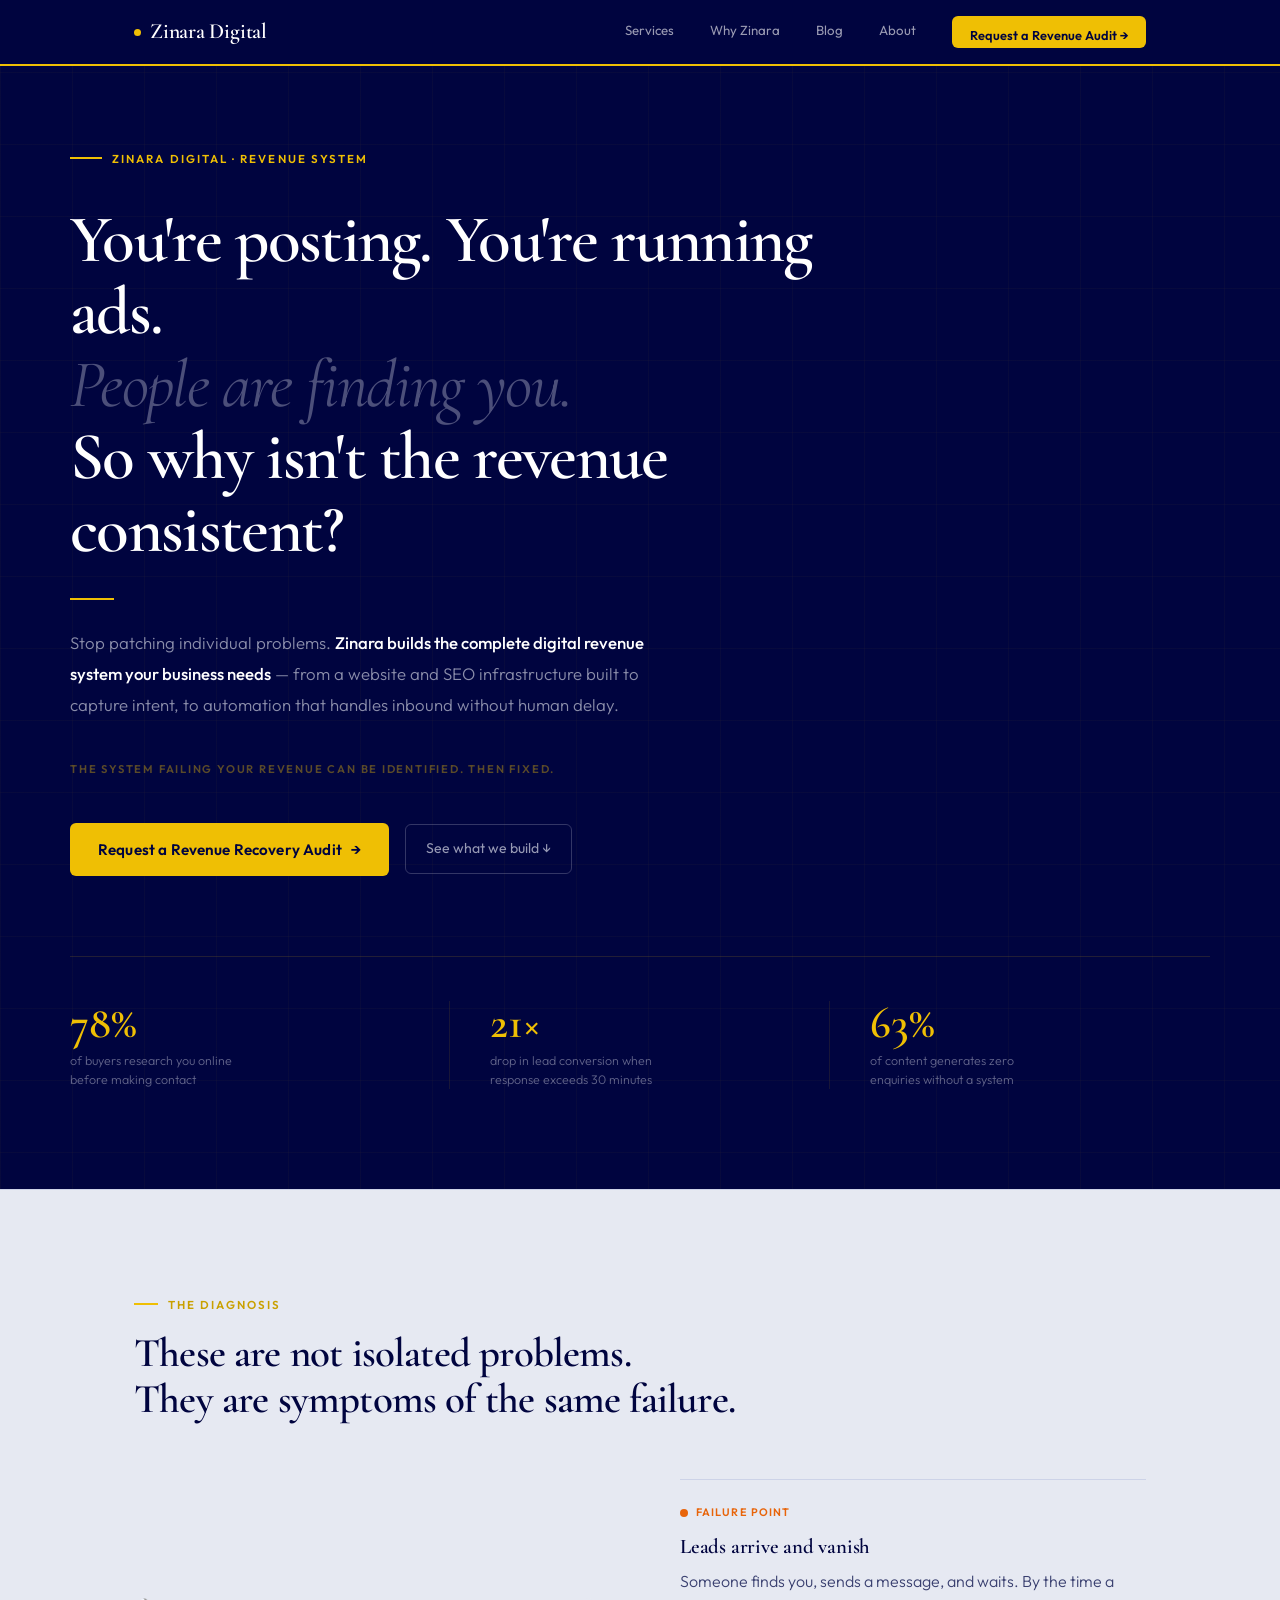
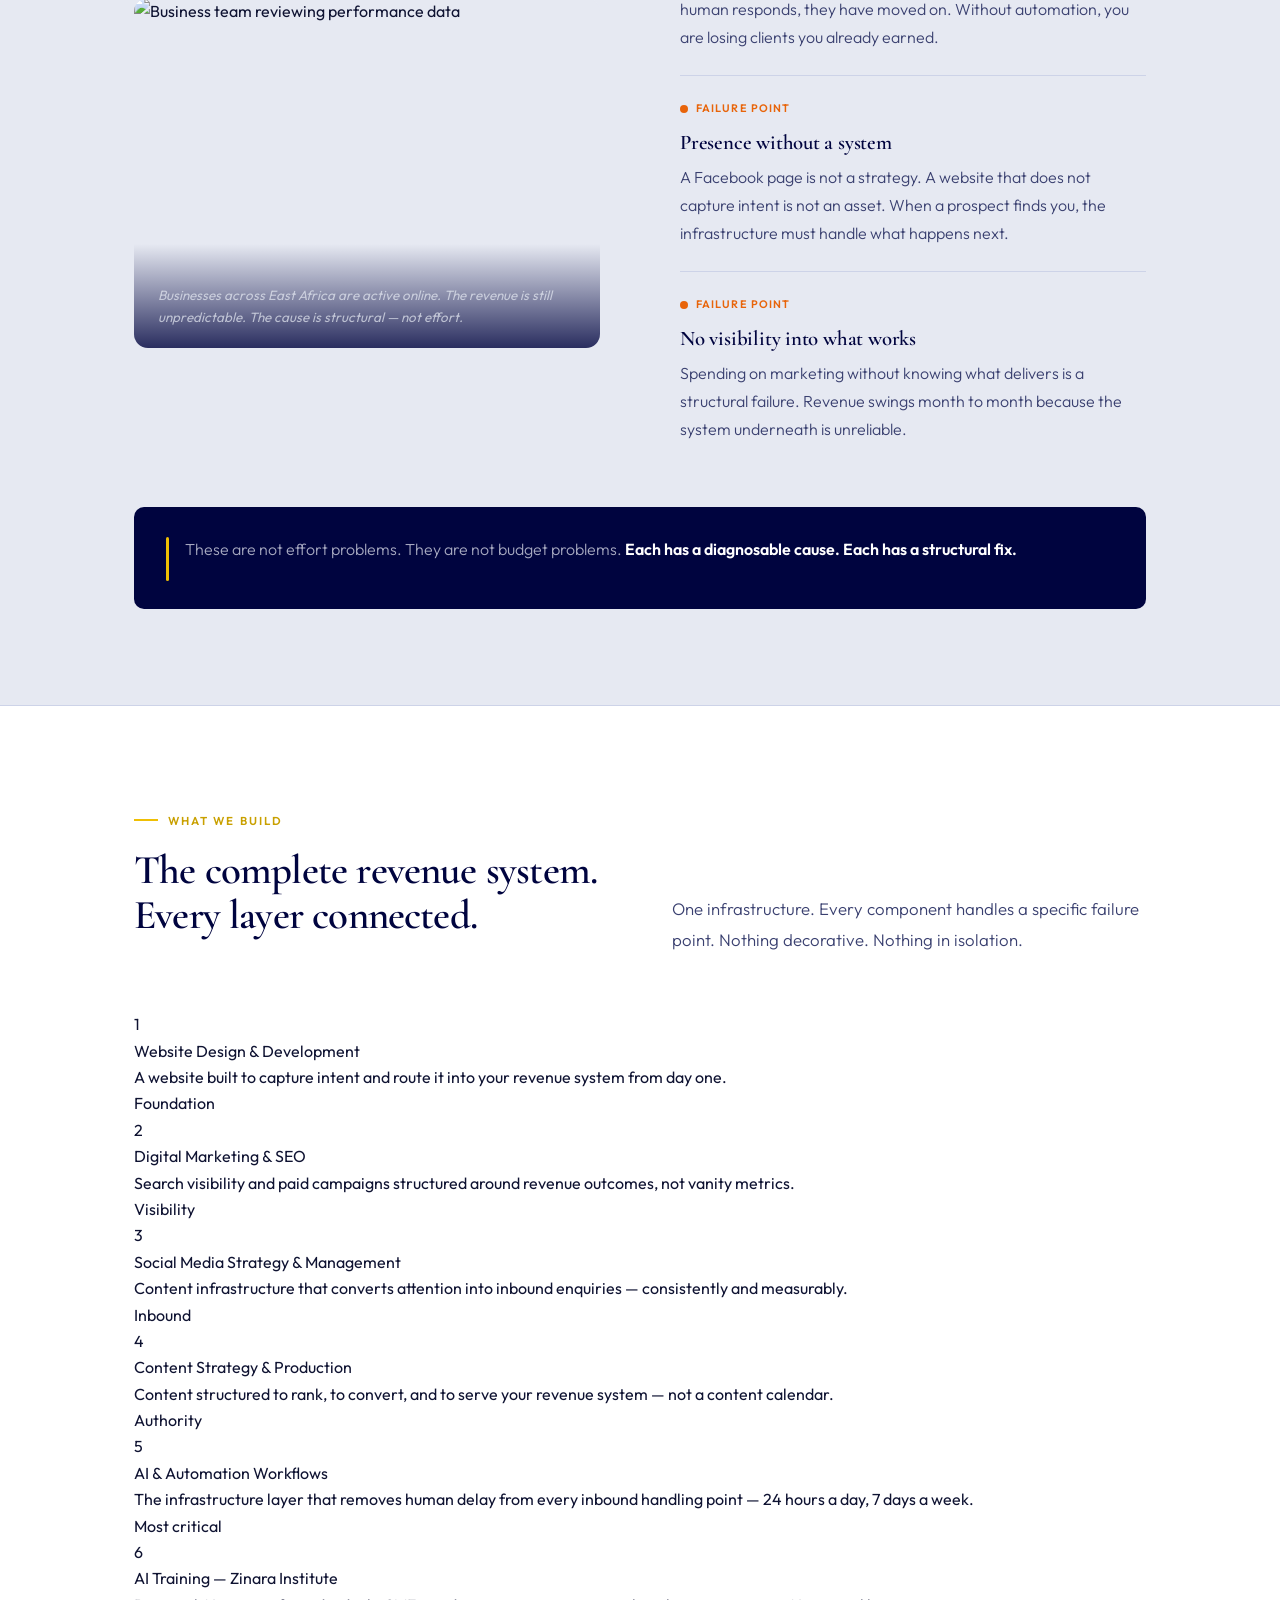
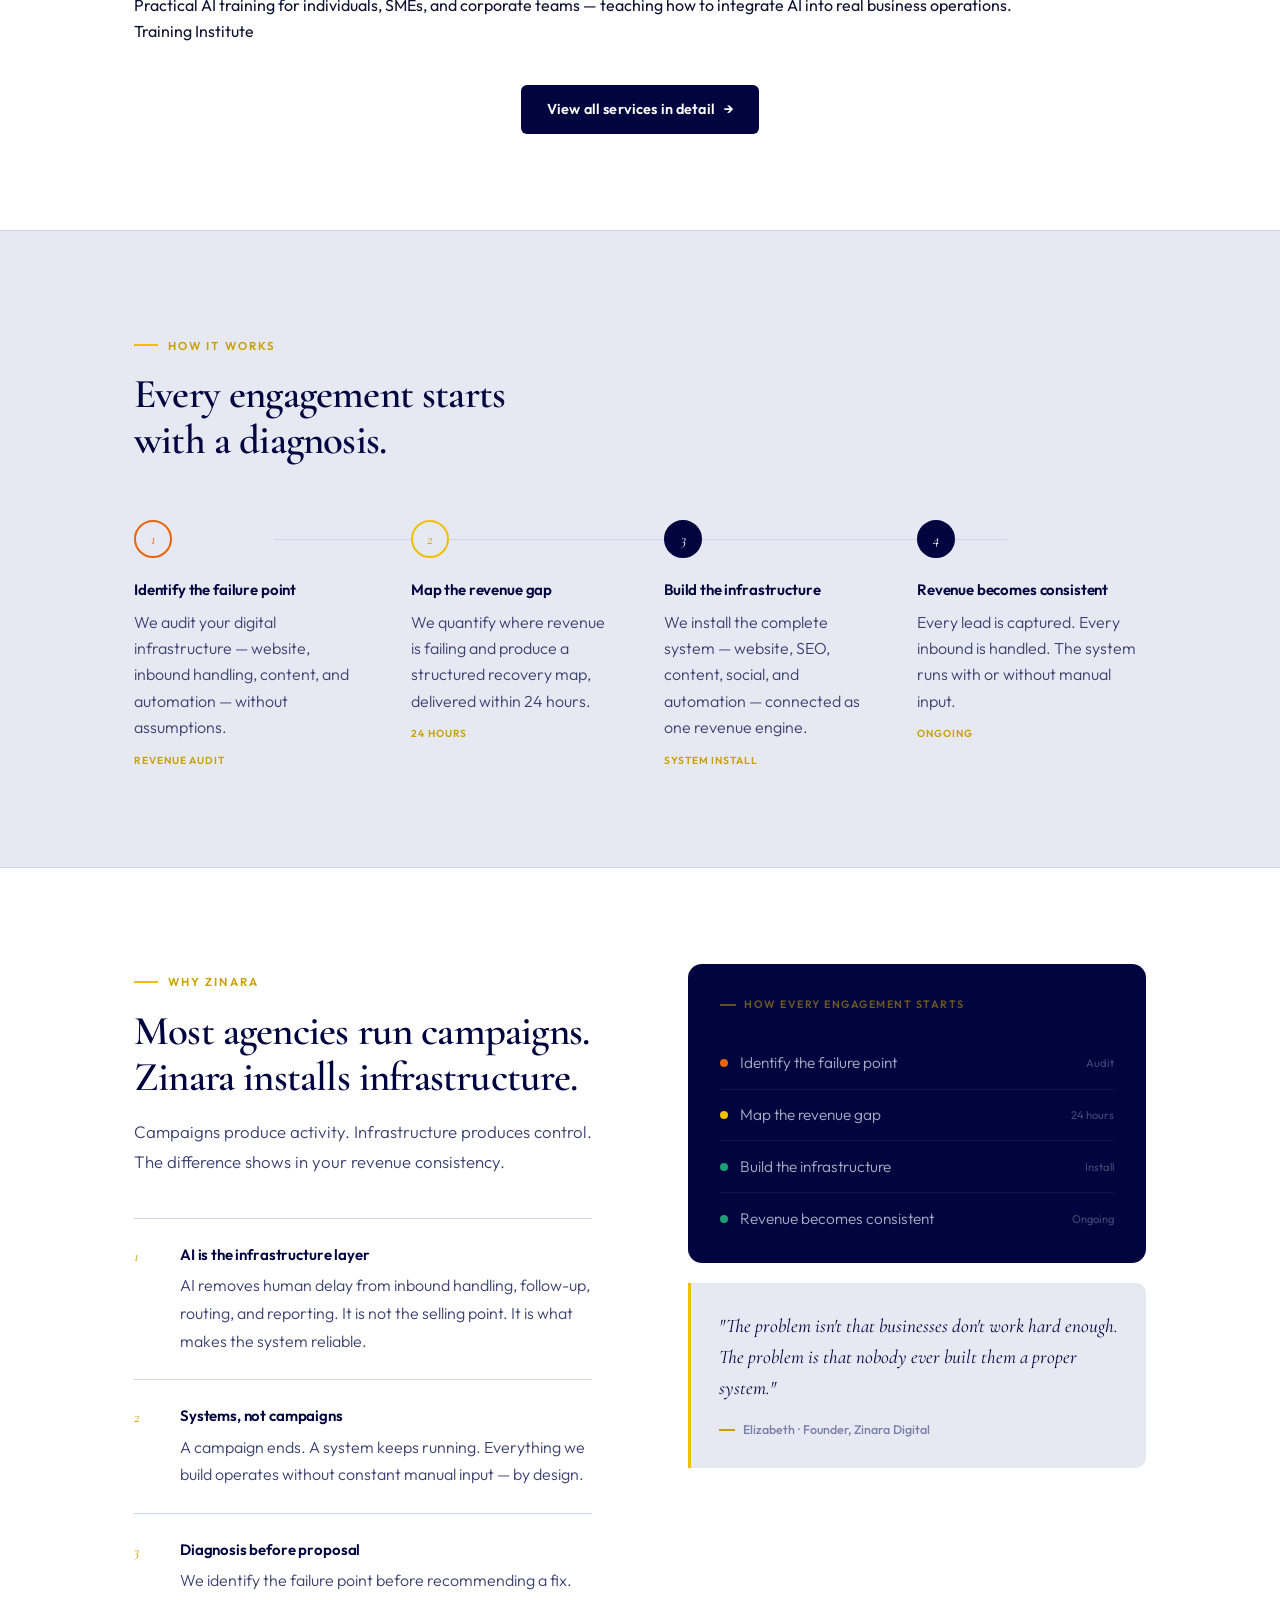
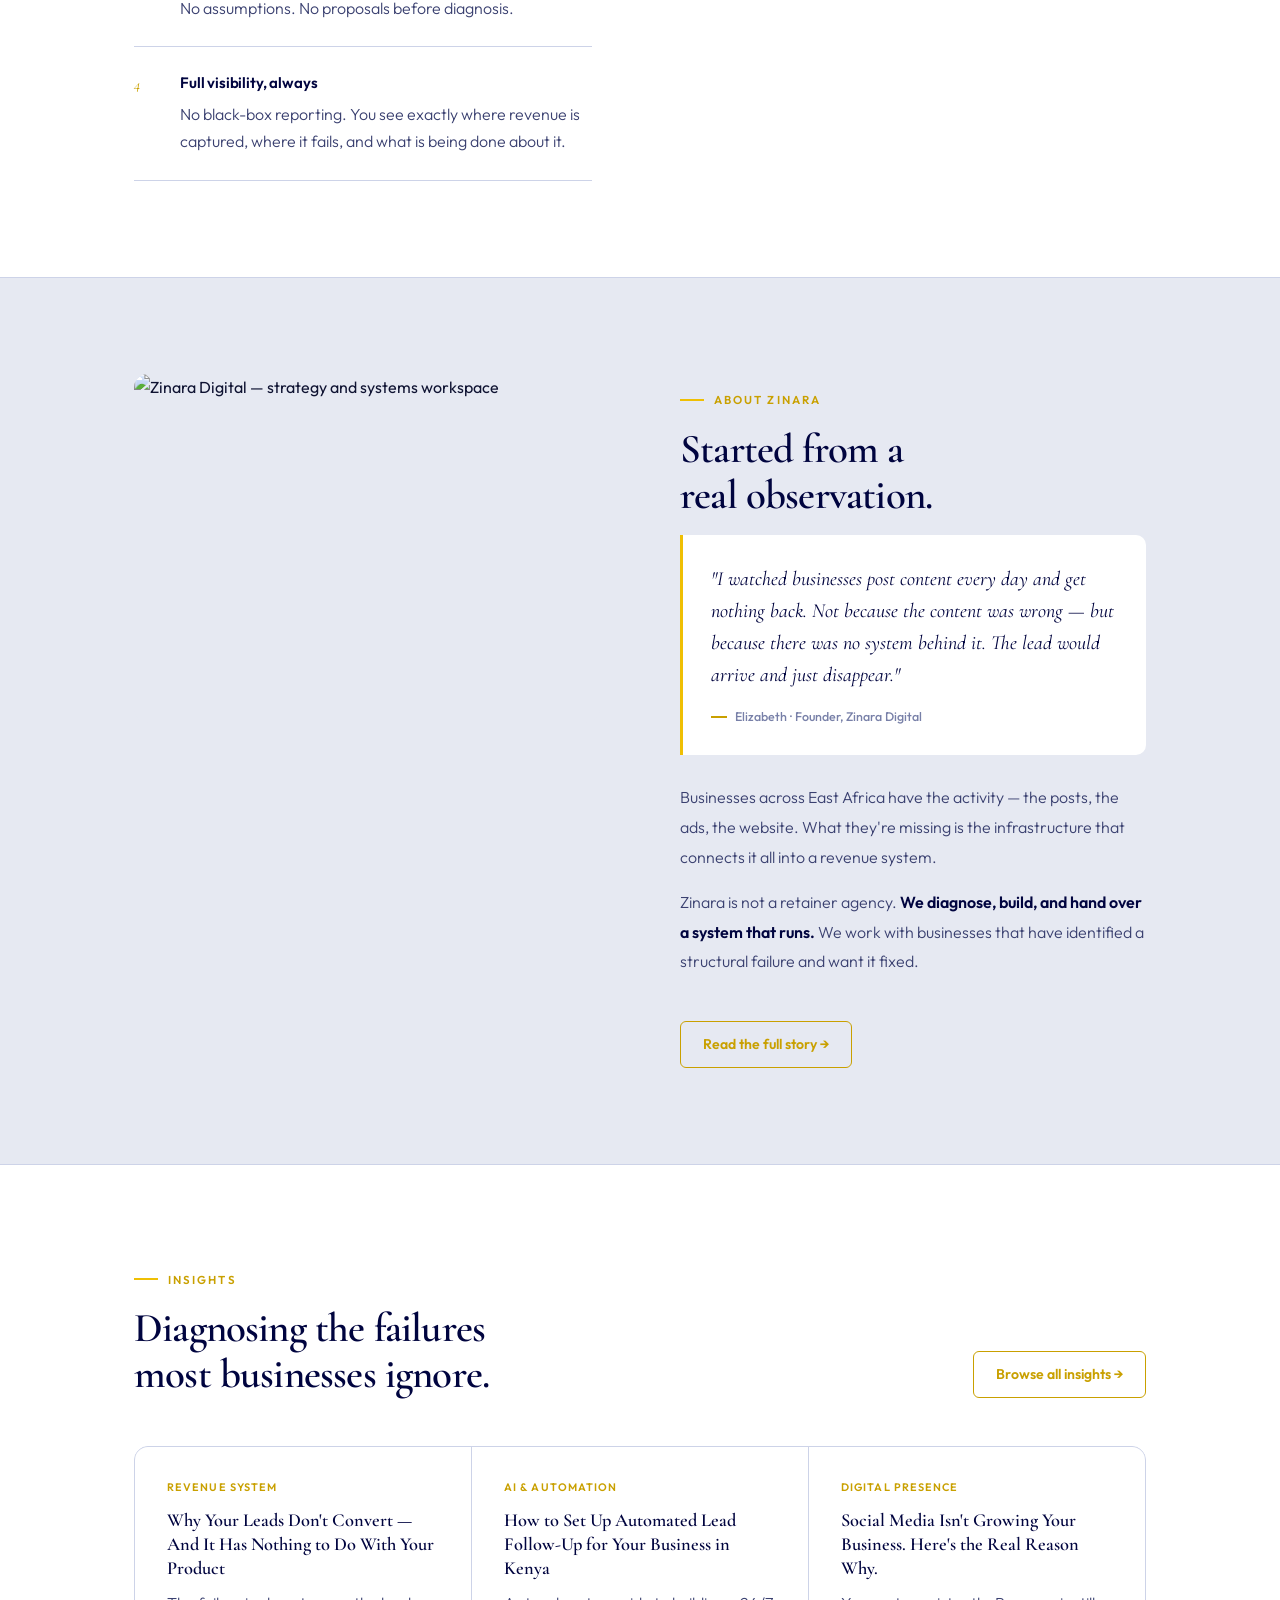
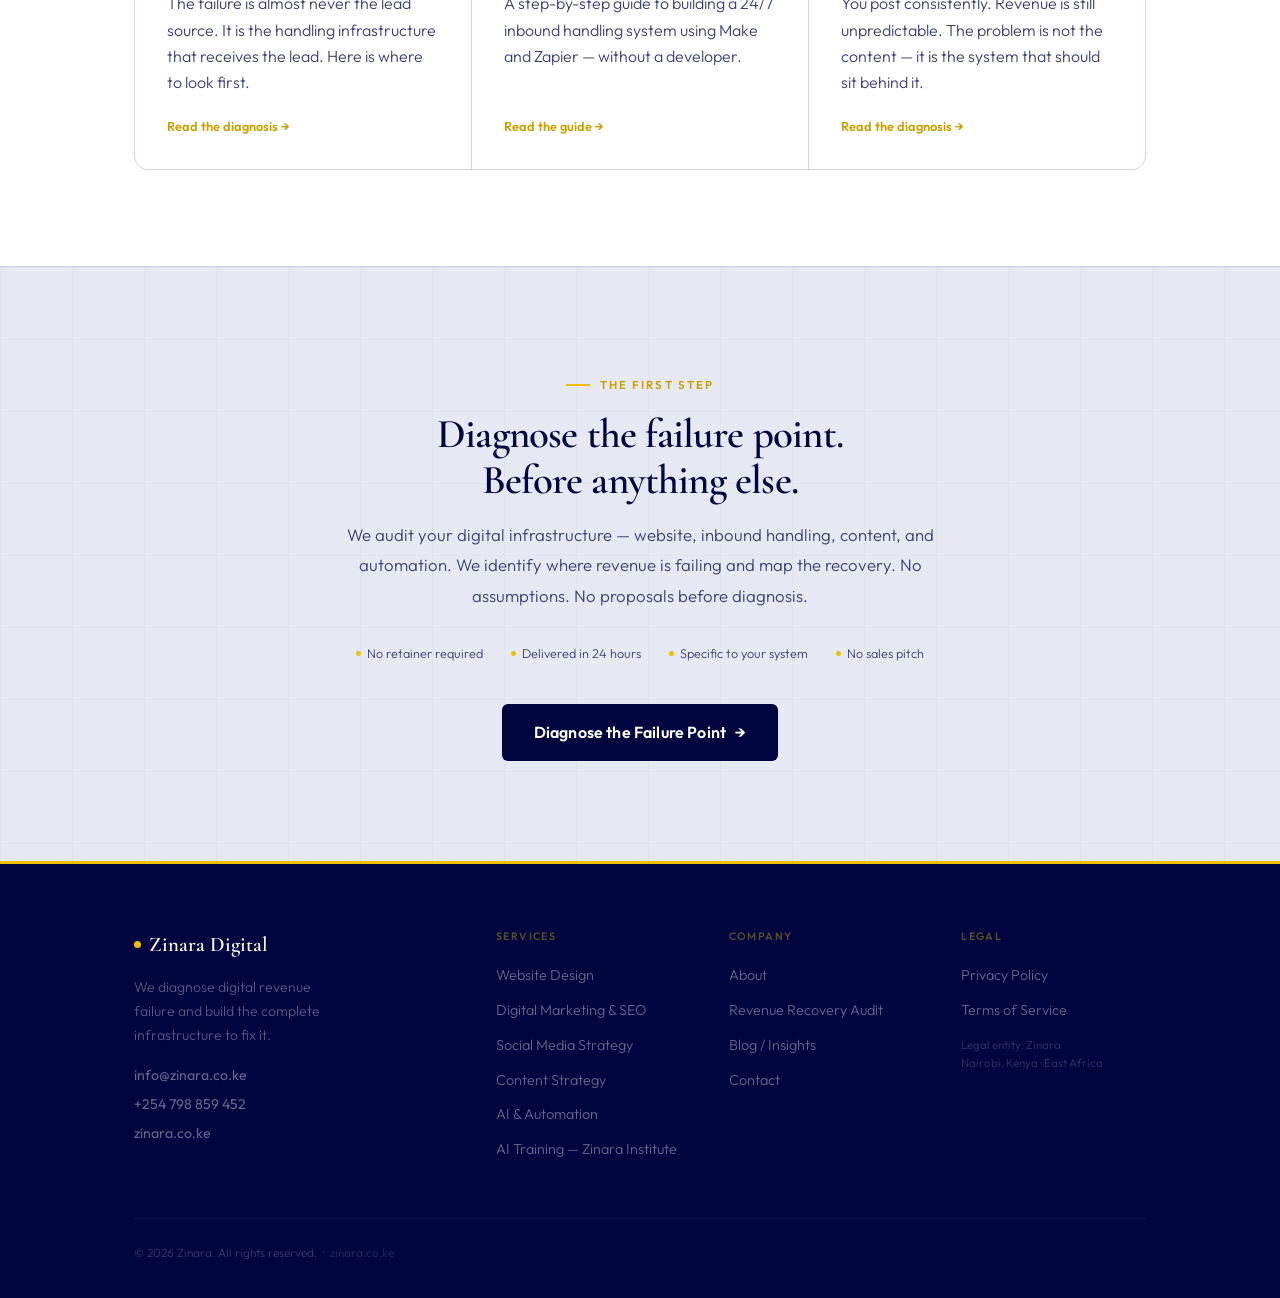
==== commit 1a68c329: "Update index.html" ====
--- a/index.html
+++ b/index.html
@@ -171,78 +171,57 @@
         <div class="eyebrow reveal">What we build</div>
         <h2 class="reveal d1">The complete revenue system.<br>Every layer connected.</h2>
       </div>
-      <p class="lead reveal d2">One infrastructure. Every component handles a specific failure point. Nothing is decorative. Nothing runs in isolation.</p>
-    </div>
-
-    <div class="svc-list reveal">
-
-      <div class="svc-row">
-        <div class="svc-num">01</div>
-        <div class="svc-body">
-          <div class="svc-name">Website Design &amp; Development</div>
-          <div class="svc-desc">A website built to capture intent and route it into your system. Structured for search visibility from day one. When a prospect finds you, the infrastructure handles what happens next — not a human.</div>
-          <div class="svc-tags"><span class="svc-tag">Intent capture</span><span class="svc-tag">SEO-ready</span><span class="svc-tag">Mobile-first</span></div>
-        </div>
-        <div class="svc-right"><span class="svc-label">Foundation</span></div>
-      </div>
-
-      <div class="svc-row">
-        <div class="svc-num">02</div>
-        <div class="svc-body">
-          <div class="svc-name">Digital Marketing &amp; SEO</div>
-          <div class="svc-desc">Search visibility, paid campaigns, and organic reach built as a system — with full reporting on what every shilling delivers. Revenue-linked metrics, not vanity numbers.</div>
-          <div class="svc-tags"><span class="svc-tag">Google ranking</span><span class="svc-tag">Paid ads</span><span class="svc-tag">Revenue reporting</span></div>
-        </div>
-        <div class="svc-right"><span class="svc-label">Visibility</span></div>
-      </div>
-
-      <div class="svc-row">
-        <div class="svc-num">03</div>
-        <div class="svc-body">
-          <div class="svc-name">Social Media Strategy &amp; Management</div>
-          <div class="svc-desc">Social presence without a conversion system is noise. We install the content infrastructure that routes attention into your revenue system — consistently and measurably.</div>
-          <div class="svc-tags"><span class="svc-tag">Content system</span><span class="svc-tag">Inbound focus</span><span class="svc-tag">Managed</span></div>
-        </div>
-        <div class="svc-right"><span class="svc-label">Inbound</span></div>
-      </div>
-
-      <div class="svc-row">
-        <div class="svc-num">04</div>
-        <div class="svc-body">
-          <div class="svc-name">Content Strategy &amp; Production</div>
-          <div class="svc-desc">Content built around what your customers are searching for — structured to rank, structured to convert. Every piece serves the revenue system, not a content calendar.</div>
-          <div class="svc-tags"><span class="svc-tag">SEO content</span><span class="svc-tag">Brand voice</span><span class="svc-tag">System-driven</span></div>
-        </div>
-        <div class="svc-right"><span class="svc-label">Authority</span></div>
-      </div>
-
-      <div class="svc-row featured">
-        <div class="svc-num">05</div>
-        <div class="svc-body">
-          <div class="svc-name">AI &amp; Automation Workflows</div>
-          <div class="svc-desc">AI is the infrastructure layer that removes human delay from every handling point. When a lead arrives at 11pm, the system responds instantly, routes them into the pipeline, and follows up — without a person touching it. No missed leads. Revenue recovered around the clock.</div>
-          <div class="svc-tags"><span class="svc-tag">Make · Zapier</span><span class="svc-tag">WhatsApp flows</span><span class="svc-tag">CRM integration</span><span class="svc-tag">Lead handling</span><span class="svc-tag">24/7 operation</span></div>
-        </div>
-        <div class="svc-right">
-          <span class="svc-label">Most critical</span>
-          <div class="svc-img"><img src="images/ai-automation.svg" alt="AI automation workflow" loading="lazy"></div>
-        </div>
-      </div>
-
-      <div class="svc-row">
-        <div class="svc-num">06</div>
-        <div class="svc-body">
-          <div class="svc-name">AI Training — Zinara Digital Training Institute</div>
-          <div class="svc-desc">Most businesses have access to powerful AI tools. Very few know how to use them correctly. Zinara Digital Training Institute teaches individuals, SMEs, and corporate teams how to integrate AI practically into their daily operations — not as an experiment, but as a working part of their business system.</div>
-          <div class="svc-tags"><span class="svc-tag">Individuals</span><span class="svc-tag">SMEs</span><span class="svc-tag">Corporate teams</span><span class="svc-tag">Practical AI</span><span class="svc-tag">Business integration</span></div>
-        </div>
-        <div class="svc-right"><span class="svc-label">Training Institute</span></div>
-      </div>
-
-    </div>
-
-    <div class="flex-center mt-3 gap-1" style="gap:1rem;">
-      <a href="services.html" class="btn-navy" style="margin-top:2.5rem;">
+      <p class="lead reveal d2">One infrastructure. Every component handles a specific failure point. Nothing decorative. Nothing in isolation.</p>
+    </div>
+
+    <div class="svc-card-grid reveal">
+
+      <div class="svc-card">
+        <div class="svc-card-num">1</div>
+        <div class="svc-card-name">Website Design &amp; Development</div>
+        <div class="svc-card-desc">A website built to capture intent and route it into your revenue system from day one.</div>
+        <span class="svc-card-tag">Foundation</span>
+      </div>
+
+      <div class="svc-card">
+        <div class="svc-card-num">2</div>
+        <div class="svc-card-name">Digital Marketing &amp; SEO</div>
+        <div class="svc-card-desc">Search visibility and paid campaigns structured around revenue outcomes, not vanity metrics.</div>
+        <span class="svc-card-tag">Visibility</span>
+      </div>
+
+      <div class="svc-card">
+        <div class="svc-card-num">3</div>
+        <div class="svc-card-name">Social Media Strategy &amp; Management</div>
+        <div class="svc-card-desc">Content infrastructure that converts attention into inbound enquiries — consistently and measurably.</div>
+        <span class="svc-card-tag">Inbound</span>
+      </div>
+
+      <div class="svc-card">
+        <div class="svc-card-num">4</div>
+        <div class="svc-card-name">Content Strategy &amp; Production</div>
+        <div class="svc-card-desc">Content structured to rank, to convert, and to serve your revenue system — not a content calendar.</div>
+        <span class="svc-card-tag">Authority</span>
+      </div>
+
+      <div class="svc-card svc-card-featured">
+        <div class="svc-card-num">5</div>
+        <div class="svc-card-name">AI &amp; Automation Workflows</div>
+        <div class="svc-card-desc">The infrastructure layer that removes human delay from every inbound handling point — 24 hours a day, 7 days a week.</div>
+        <span class="svc-card-tag">Most critical</span>
+      </div>
+
+      <div class="svc-card">
+        <div class="svc-card-num">6</div>
+        <div class="svc-card-name">AI Training — Zinara Institute</div>
+        <div class="svc-card-desc">Practical AI training for individuals, SMEs, and corporate teams — teaching how to integrate AI into real business operations.</div>
+        <span class="svc-card-tag">Training Institute</span>
+      </div>
+
+    </div>
+
+    <div style="text-align:center; margin-top:2.5rem;" class="reveal">
+      <a href="services.html" class="btn-navy">
         View all services in detail <span class="arr">→</span>
       </a>
     </div>
@@ -379,10 +358,6 @@
             alt="Zinara Digital — strategy and systems workspace"
             loading="lazy"
           >
-        </div>
-        <div class="founder-stat-card">
-          <div class="founder-stat-card-num">7 mo</div>
-          <div class="founder-stat-card-label">Building what East Africa's businesses were missing</div>
         </div>
       </div>
 
@@ -510,10 +485,7 @@
     </div>
     <div class="footer-bottom">
       <span class="footer-copy">© 2026 Zinara. All rights reserved. &nbsp;·&nbsp; <a href="https://zinara.co.ke">zinara.co.ke</a></span>
-      <span class="footer-tagline">Revenue failure has a cause. We find it.</span>
-    </div>
-  </div>
-</footer>
+      <span class="footer-tag
 <script src="main.js"></script>
 </body>
-</html>+</html>
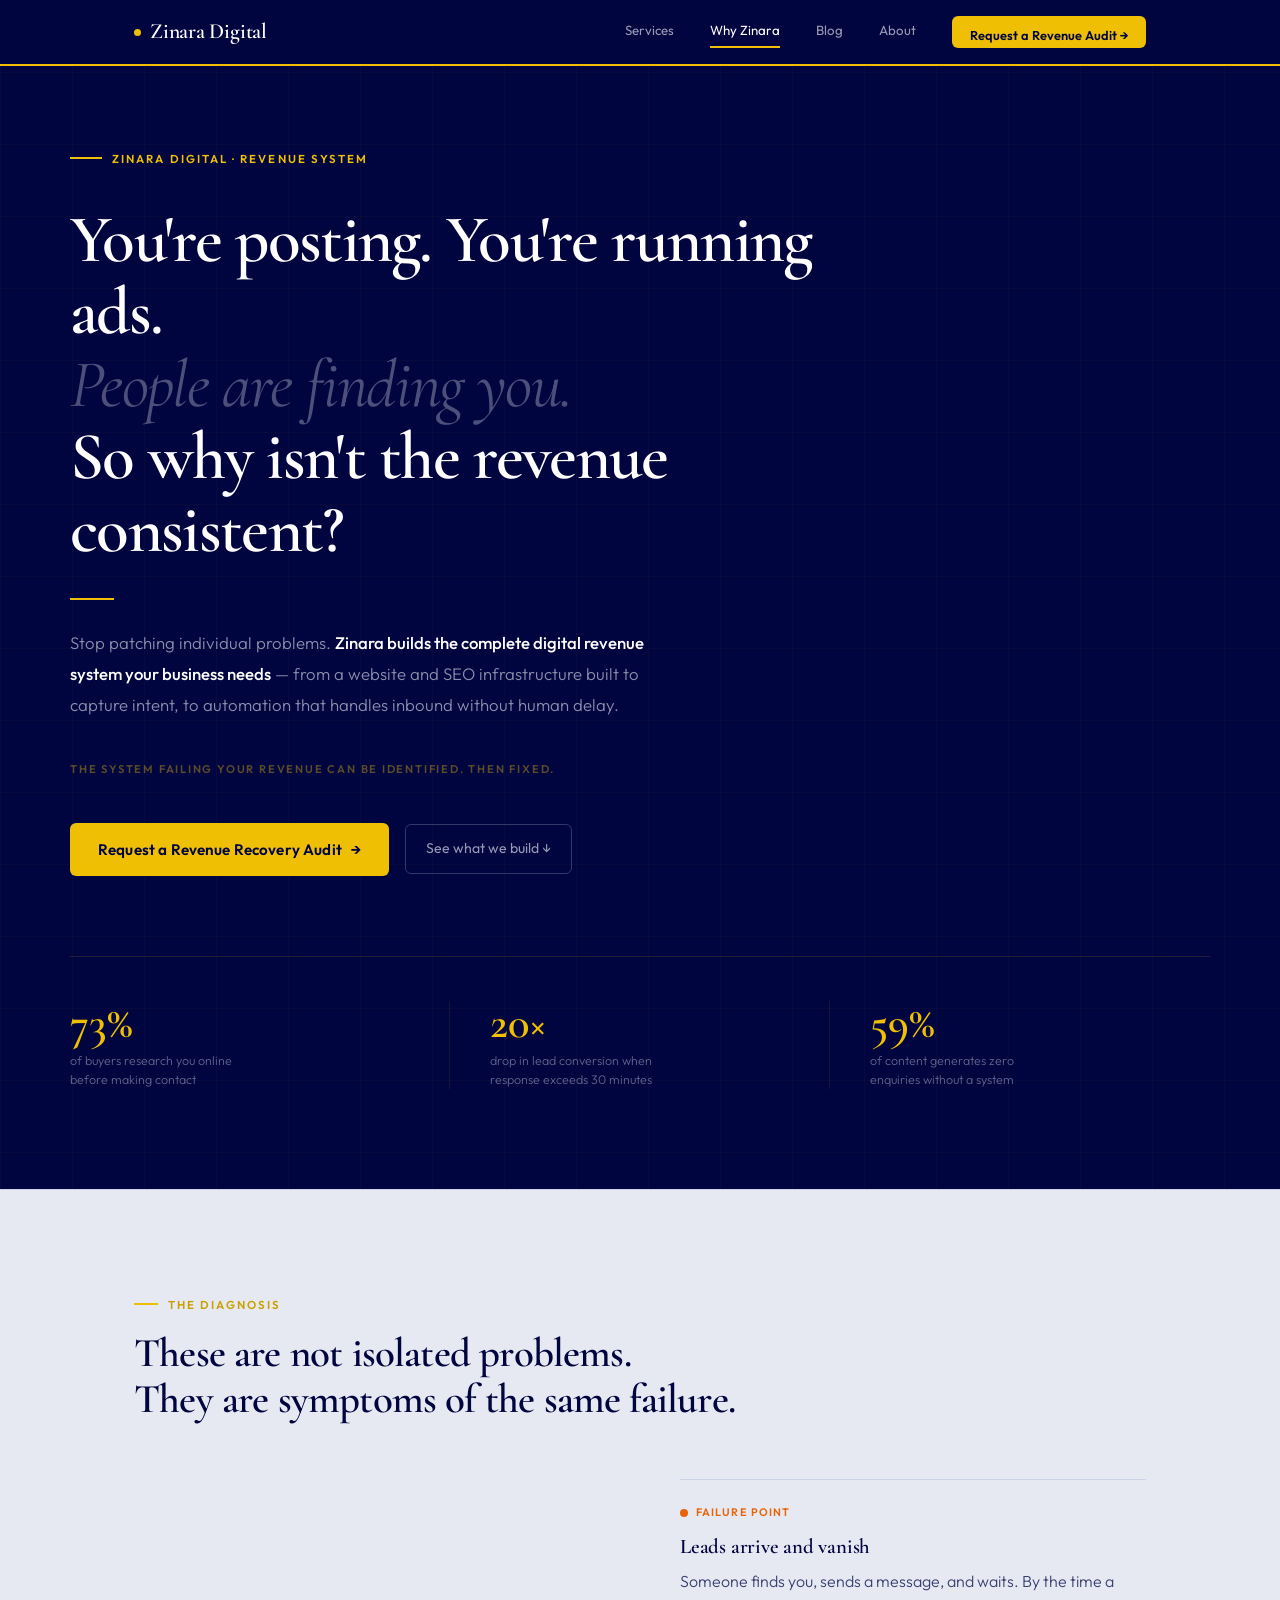
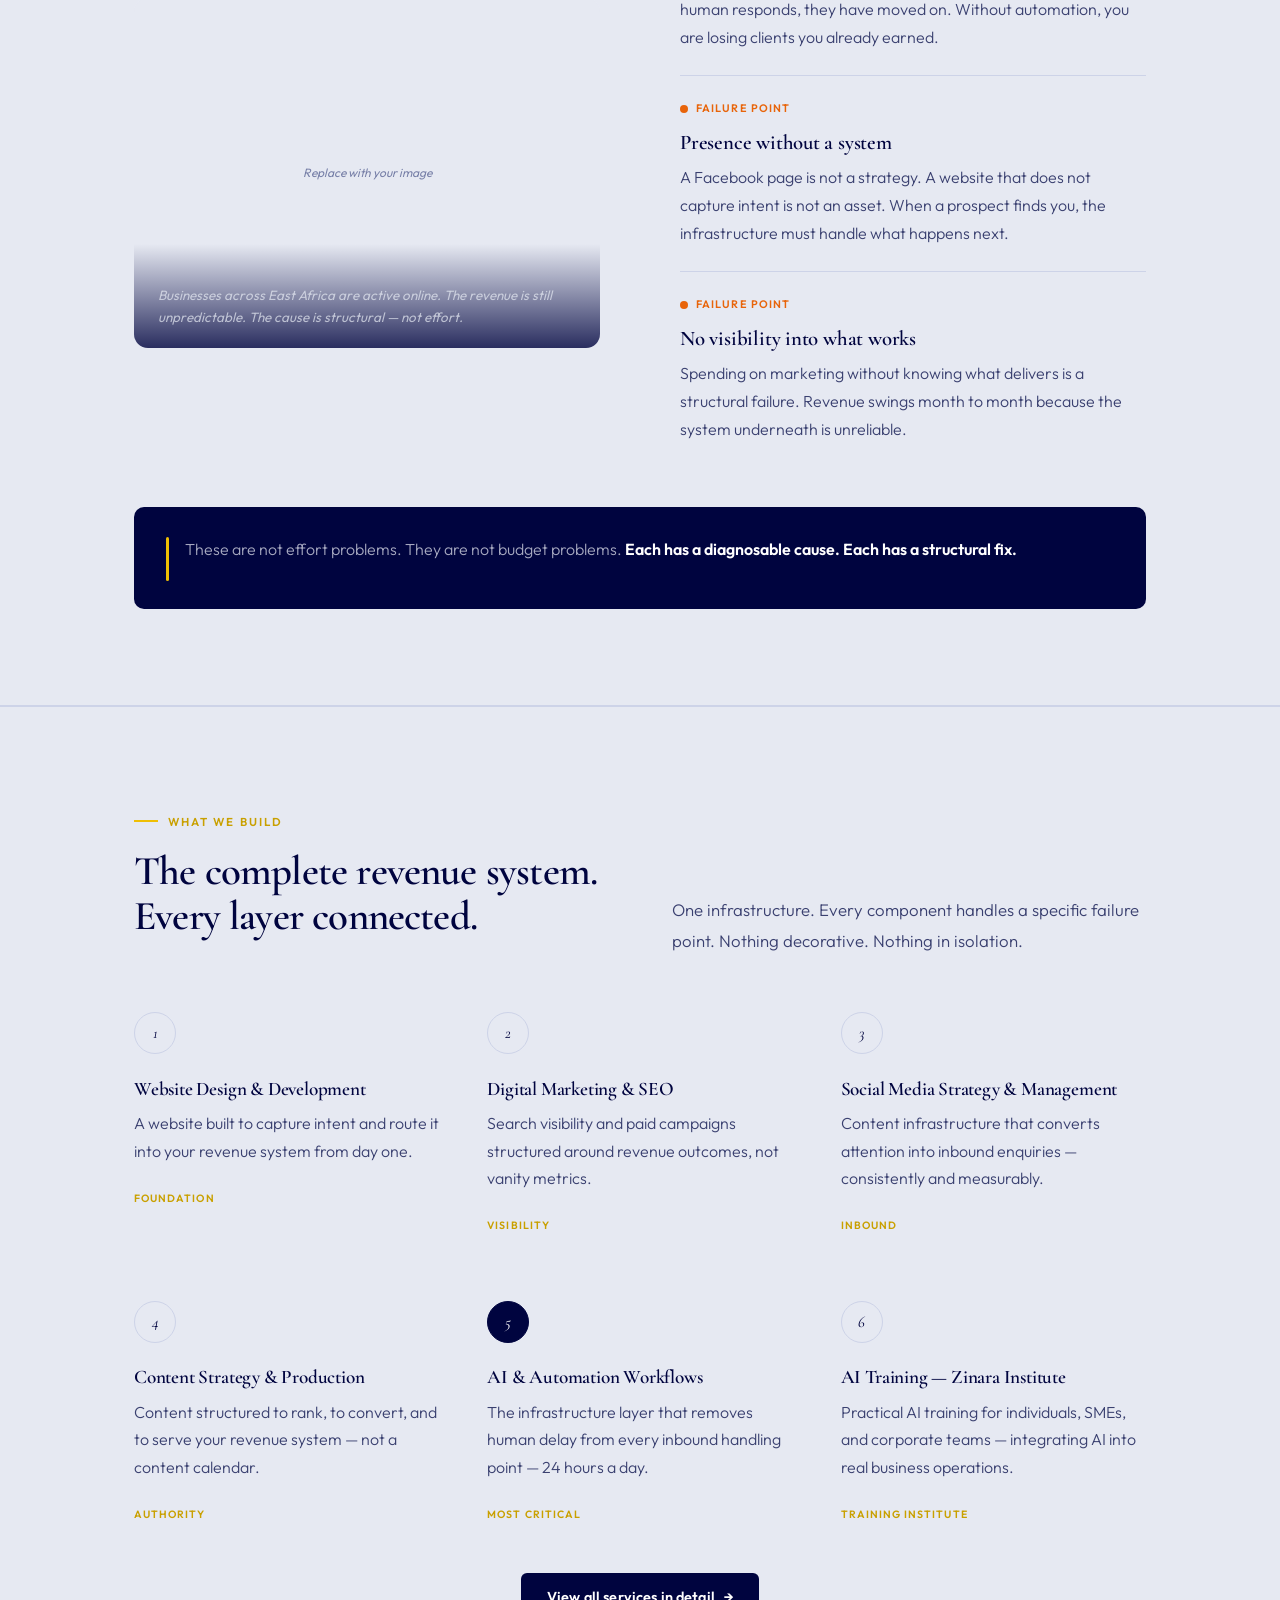
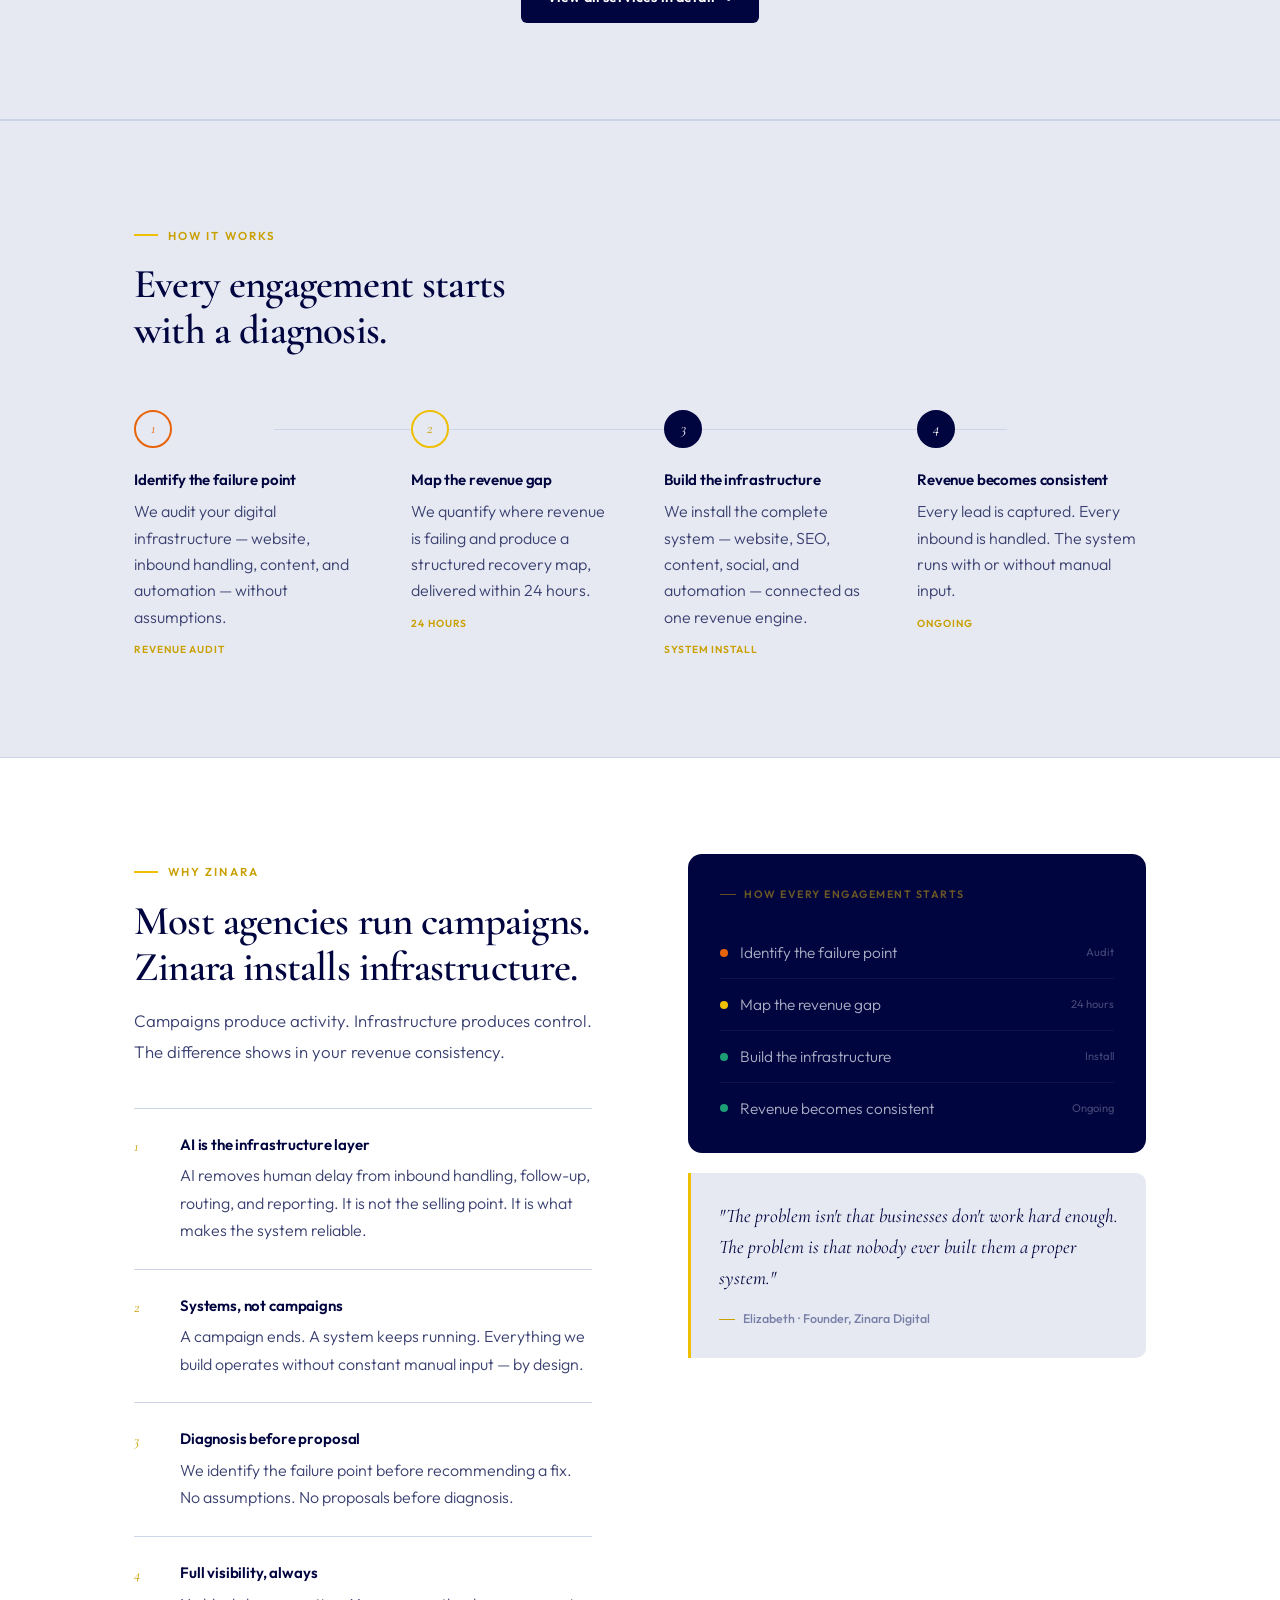
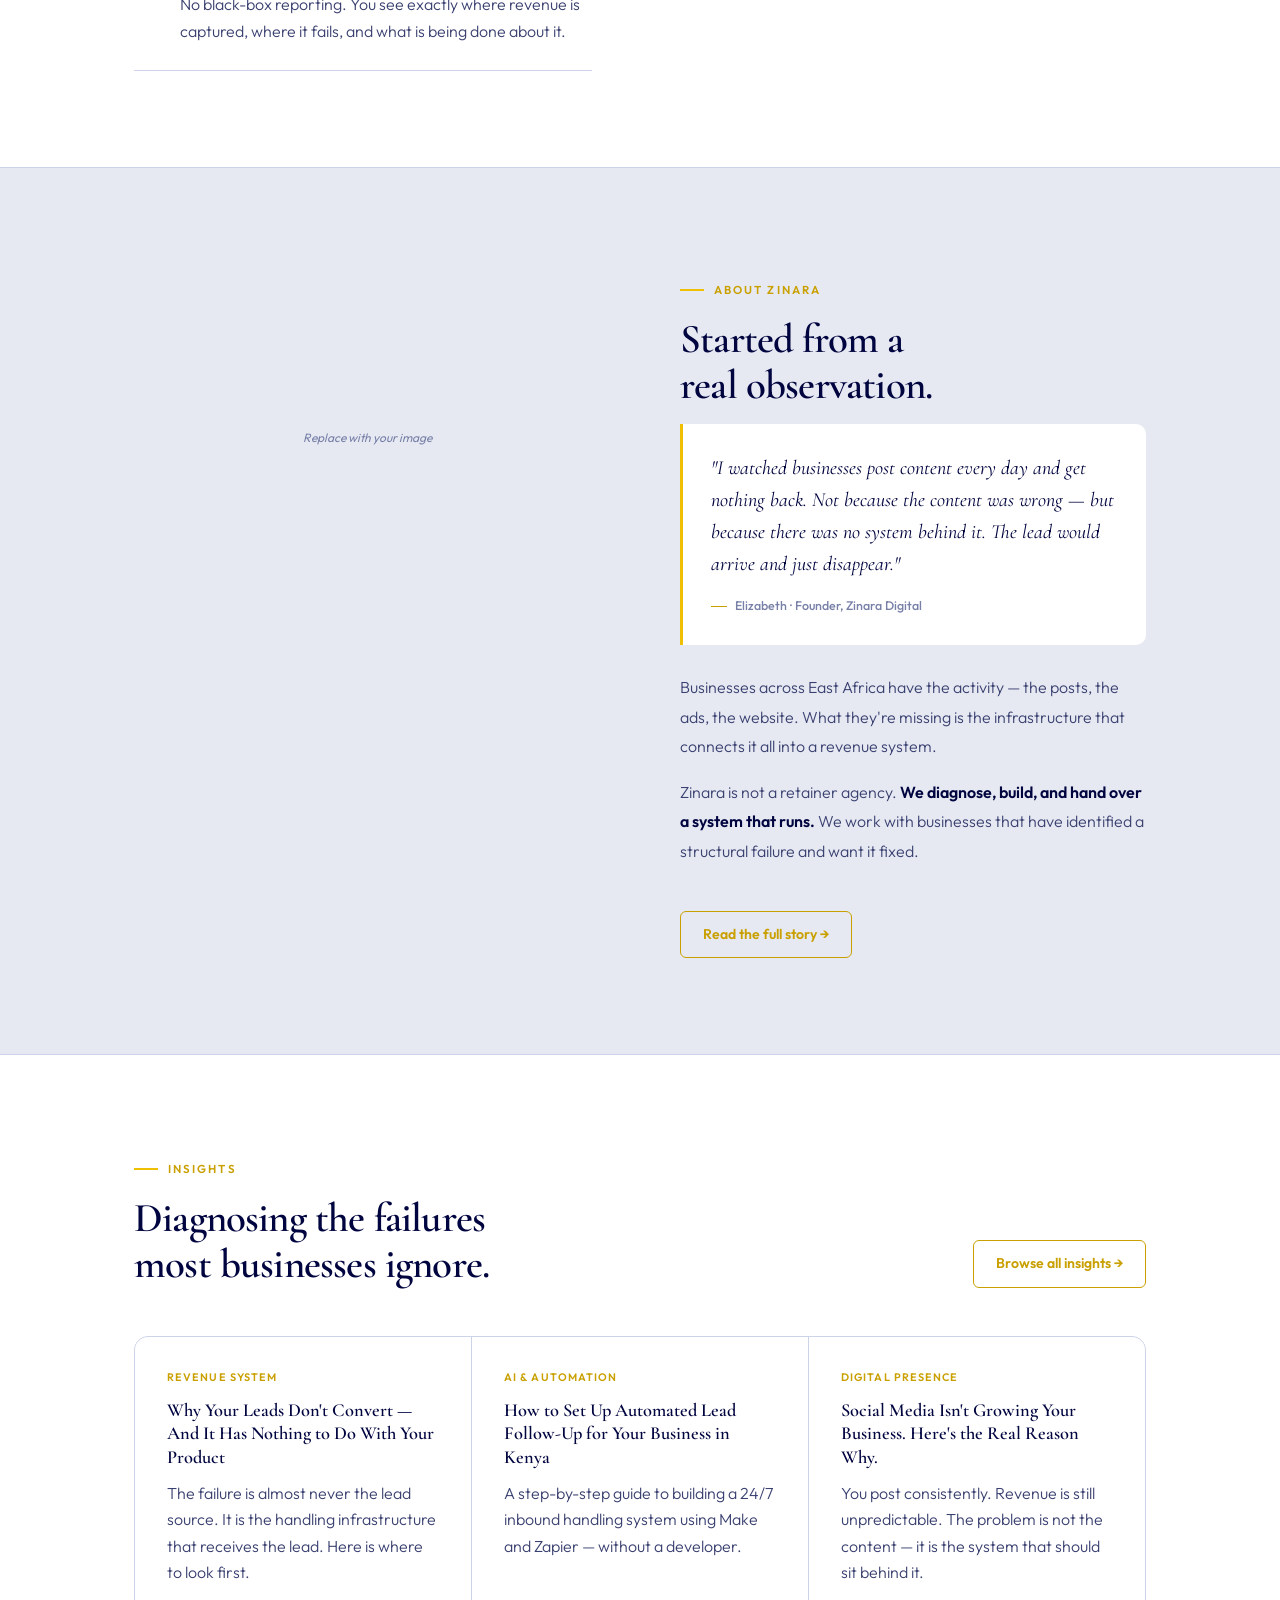
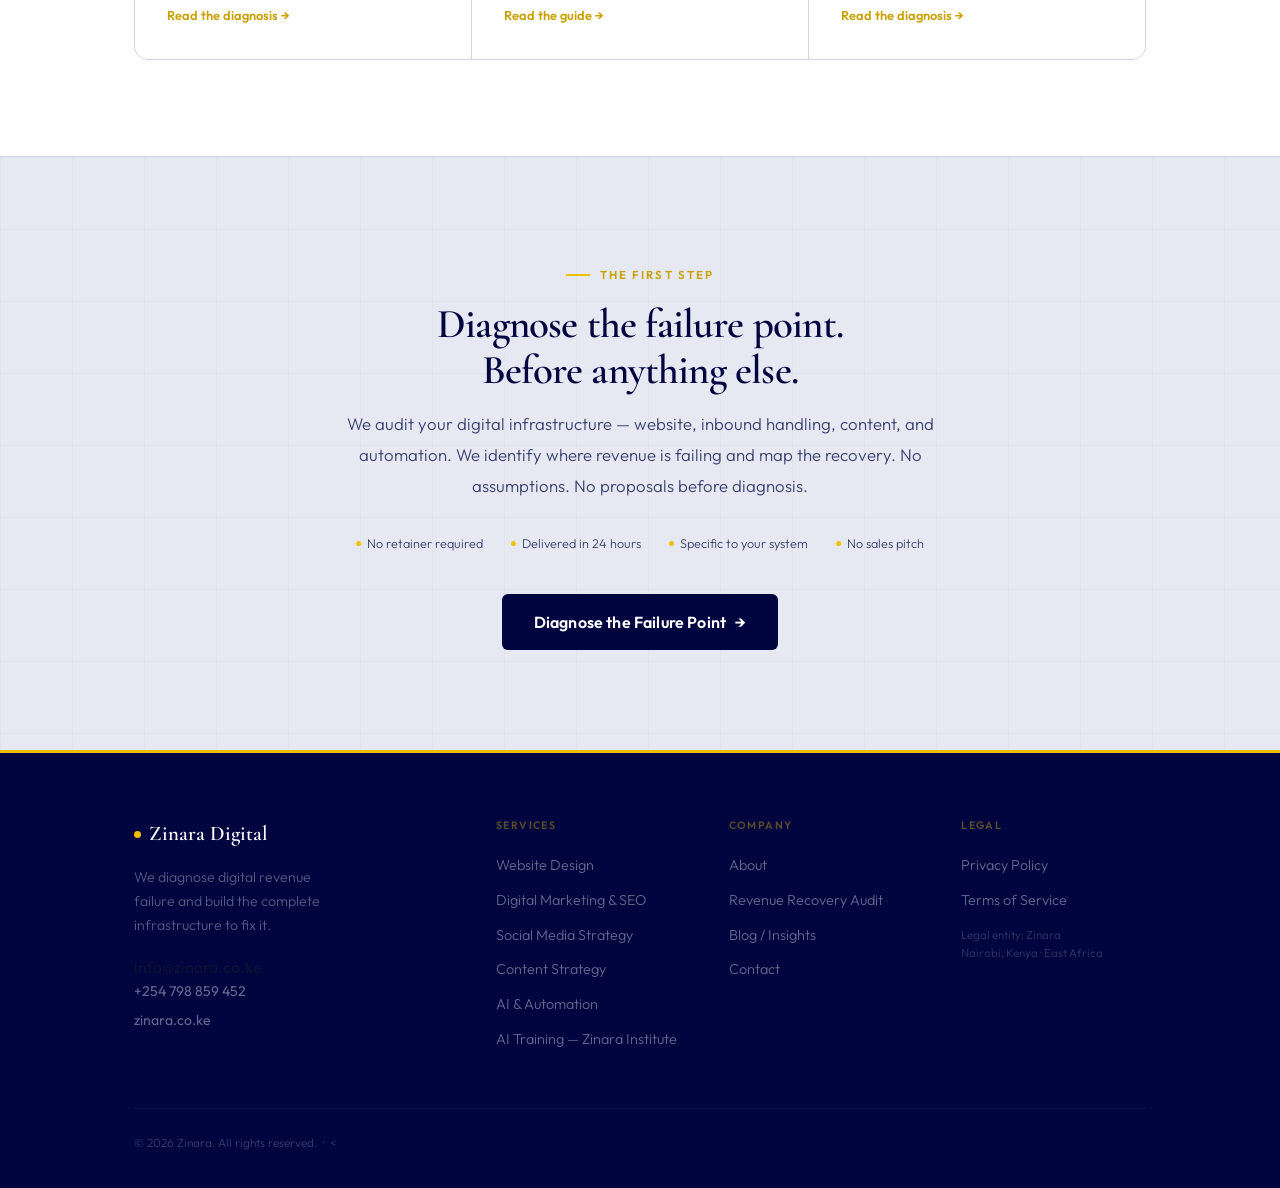
==== commit 4b1b9b7c: "Update index.html" ====
--- a/index.html
+++ b/index.html
@@ -163,7 +163,7 @@
 
 
 <!-- ── SERVICES ──────────────────────────────────────────── -->
-<section class="section white" id="services">
+<section class="section cloud" id="services">
   <div class="wrap">
 
     <div class="section-head-split">
@@ -174,56 +174,54 @@
       <p class="lead reveal d2">One infrastructure. Every component handles a specific failure point. Nothing decorative. Nothing in isolation.</p>
     </div>
 
-    <div class="svc-card-grid reveal">
-
-      <div class="svc-card">
-        <div class="svc-card-num">1</div>
-        <div class="svc-card-name">Website Design &amp; Development</div>
-        <div class="svc-card-desc">A website built to capture intent and route it into your revenue system from day one.</div>
-        <span class="svc-card-tag">Foundation</span>
-      </div>
-
-      <div class="svc-card">
-        <div class="svc-card-num">2</div>
-        <div class="svc-card-name">Digital Marketing &amp; SEO</div>
-        <div class="svc-card-desc">Search visibility and paid campaigns structured around revenue outcomes, not vanity metrics.</div>
-        <span class="svc-card-tag">Visibility</span>
-      </div>
-
-      <div class="svc-card">
-        <div class="svc-card-num">3</div>
-        <div class="svc-card-name">Social Media Strategy &amp; Management</div>
-        <div class="svc-card-desc">Content infrastructure that converts attention into inbound enquiries — consistently and measurably.</div>
-        <span class="svc-card-tag">Inbound</span>
-      </div>
-
-      <div class="svc-card">
-        <div class="svc-card-num">4</div>
-        <div class="svc-card-name">Content Strategy &amp; Production</div>
-        <div class="svc-card-desc">Content structured to rank, to convert, and to serve your revenue system — not a content calendar.</div>
-        <span class="svc-card-tag">Authority</span>
-      </div>
-
-      <div class="svc-card svc-card-featured">
-        <div class="svc-card-num">5</div>
-        <div class="svc-card-name">AI &amp; Automation Workflows</div>
-        <div class="svc-card-desc">The infrastructure layer that removes human delay from every inbound handling point — 24 hours a day, 7 days a week.</div>
-        <span class="svc-card-tag">Most critical</span>
-      </div>
-
-      <div class="svc-card">
-        <div class="svc-card-num">6</div>
-        <div class="svc-card-name">AI Training — Zinara Institute</div>
-        <div class="svc-card-desc">Practical AI training for individuals, SMEs, and corporate teams — teaching how to integrate AI into real business operations.</div>
-        <span class="svc-card-tag">Training Institute</span>
-      </div>
-
-    </div>
-
-    <div style="text-align:center; margin-top:2.5rem;" class="reveal">
-      <a href="services.html" class="btn-navy">
-        View all services in detail <span class="arr">→</span>
-      </a>
+    <div class="svc-steps">
+
+      <div class="svc-step reveal">
+        <div class="svc-step-num">1</div>
+        <div class="svc-step-name">Website Design &amp; Development</div>
+        <div class="svc-step-desc">A website built to capture intent and route it into your revenue system from day one.</div>
+        <span class="svc-step-tag">Foundation</span>
+      </div>
+
+      <div class="svc-step reveal d1">
+        <div class="svc-step-num">2</div>
+        <div class="svc-step-name">Digital Marketing &amp; SEO</div>
+        <div class="svc-step-desc">Search visibility and paid campaigns structured around revenue outcomes, not vanity metrics.</div>
+        <span class="svc-step-tag">Visibility</span>
+      </div>
+
+      <div class="svc-step reveal d2">
+        <div class="svc-step-num">3</div>
+        <div class="svc-step-name">Social Media Strategy &amp; Management</div>
+        <div class="svc-step-desc">Content infrastructure that converts attention into inbound enquiries — consistently and measurably.</div>
+        <span class="svc-step-tag">Inbound</span>
+      </div>
+
+      <div class="svc-step reveal">
+        <div class="svc-step-num">4</div>
+        <div class="svc-step-name">Content Strategy &amp; Production</div>
+        <div class="svc-step-desc">Content structured to rank, to convert, and to serve your revenue system — not a content calendar.</div>
+        <span class="svc-step-tag">Authority</span>
+      </div>
+
+      <div class="svc-step svc-step-featured reveal d1">
+        <div class="svc-step-num">5</div>
+        <div class="svc-step-name">AI &amp; Automation Workflows</div>
+        <div class="svc-step-desc">The infrastructure layer that removes human delay from every inbound handling point — 24 hours a day.</div>
+        <span class="svc-step-tag">Most critical</span>
+      </div>
+
+      <div class="svc-step reveal d2">
+        <div class="svc-step-num">6</div>
+        <div class="svc-step-name">AI Training — Zinara Institute</div>
+        <div class="svc-step-desc">Practical AI training for individuals, SMEs, and corporate teams — integrating AI into real business operations.</div>
+        <span class="svc-step-tag">Training Institute</span>
+      </div>
+
+    </div>
+
+    <div style="text-align:center; margin-top:3rem;" class="reveal">
+      <a href="services.html" class="btn-navy">View all services in detail <span class="arr">→</span></a>
     </div>
 
   </div>
@@ -449,7 +447,7 @@
         <div class="footer-logo"><span class="nav-dot"></span>Zinara Digital</div>
         <p class="footer-desc">We diagnose digital revenue failure and build the complete infrastructure to fix it.</p>
         <div class="footer-contacts">
-          <a href="mailto:info@zinara.co.ke">info@zinara.co.ke</a>
+          info@zinara.co.ke
           <a href="tel:+254798859452">+254 798 859 452</a>
           <a href="https://zinara.co.ke">zinara.co.ke</a>
         </div>
@@ -484,8 +482,7 @@
       </div>
     </div>
     <div class="footer-bottom">
-      <span class="footer-copy">© 2026 Zinara. All rights reserved. &nbsp;·&nbsp; <a href="https://zinara.co.ke">zinara.co.ke</a></span>
-      <span class="footer-tag
+      <span class="footer-copy">© 2026 Zinara. All rights reserved. &nbsp;·&nbsp; <
 <script src="main.js"></script>
 </body>
 </html>
--- a/styles.css
+++ b/styles.css
@@ -684,6 +684,73 @@
   align-items: center;
 }
 
+/* ── SERVICES STEPS (homepage) ───────────────────────────────
+   Same structure as .process-grid — no boxes, no borders,
+   no backgrounds between items. 3 columns × 2 rows.
+   ─────────────────────────────────────────────────────────── */
+
+.svc-steps {
+  display: grid;
+  grid-template-columns: repeat(3, 1fr);
+  gap: 4rem 3rem;
+  margin-top: 3.5rem;
+}
+
+.svc-step { position: relative; }
+
+.svc-step-num {
+  width: 42px; height: 42px;
+  border-radius: 50%;
+  display: flex;
+  align-items: center;
+  justify-content: center;
+  font-family: var(--fh);
+  font-size: 1rem;
+  font-style: italic;
+  font-weight: 400;
+  margin-bottom: 1.4rem;
+  position: relative;
+  z-index: 1;
+  /* Default — regular services */
+  background: var(--cloud);
+  border: 1.5px solid var(--border);
+  color: var(--navy);
+}
+
+/* AI & Automation — gold circle */
+.svc-step.svc-step-featured .svc-step-num {
+  background: var(--navy);
+  border-color: var(--navy);
+  color: var(--white);
+}
+
+.svc-step-name {
+  font-family: var(--fh);
+  font-size: 1.2rem;
+  font-weight: 600;
+  color: var(--navy);
+  line-height: 1.25;
+  letter-spacing: -.01em;
+  margin-bottom: .6rem;
+}
+
+.svc-step-desc {
+  font-size: 1rem;
+  font-weight: 300;
+  color: var(--ink-2);
+  line-height: 1.72;
+  margin-bottom: 1.1rem;
+}
+
+.svc-step-tag {
+  display: inline-block;
+  font-size: .66rem;
+  font-weight: 600;
+  letter-spacing: .1em;
+  text-transform: uppercase;
+  color: var(--gold-d);
+}
+
 /* ── PROCESS STEPS ────────────────────────────────────────── */
 
 .process-grid {
@@ -1114,6 +1181,7 @@
   .hero-stat:last-child { grid-column: span 2; border-right: none; padding-left: 0; border-top: 1px solid rgba(239,191,4,.1); padding-top: 1.5rem; }
   .problem-layout { grid-template-columns: 1fr; gap: 2.5rem; }
   .section-head-split { grid-template-columns: 1fr; gap: 1.5rem; }
+  .svc-steps { grid-template-columns: 1fr 1fr; gap: 3rem 2rem; }
   .svc-grid { grid-template-columns: 1fr; }
   .svc-cell.featured { grid-column: span 1; }
   .svc-cell-featured-inner { grid-template-columns: 1fr; gap: 1.5rem; }
@@ -1145,6 +1213,7 @@
   .hero-stats { grid-template-columns: 1fr; }
   .hero-stat { border-right: none; padding: 1.25rem 0 0; border-top: 1px solid rgba(239,191,4,.1); }
   .hero-stat:first-child { border-top: none; padding-top: 0; }
+  .svc-steps { grid-template-columns: 1fr; gap: 2.5rem; }
   .process-grid { grid-template-columns: 1fr; }
   .footer-grid { grid-template-columns: 1fr; }
   .footer-bottom { flex-direction: column; align-items: flex-start; }
